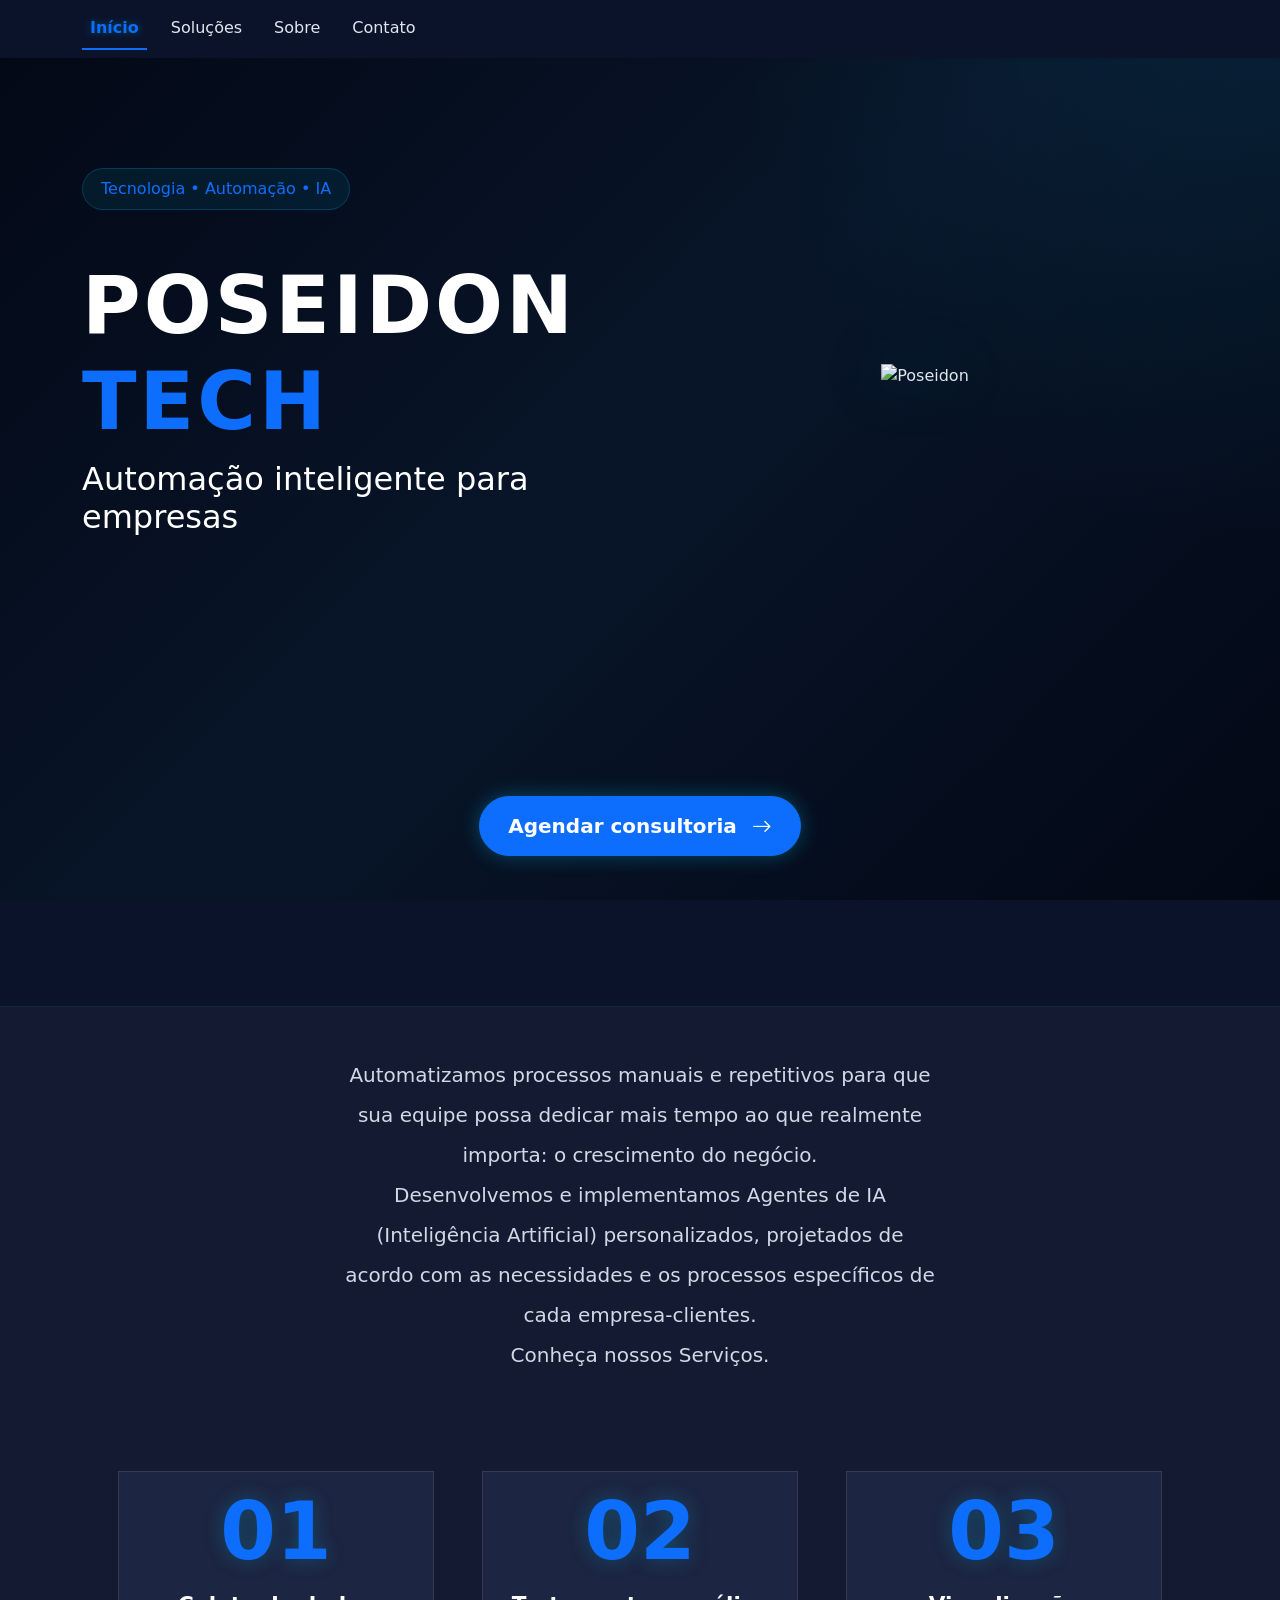
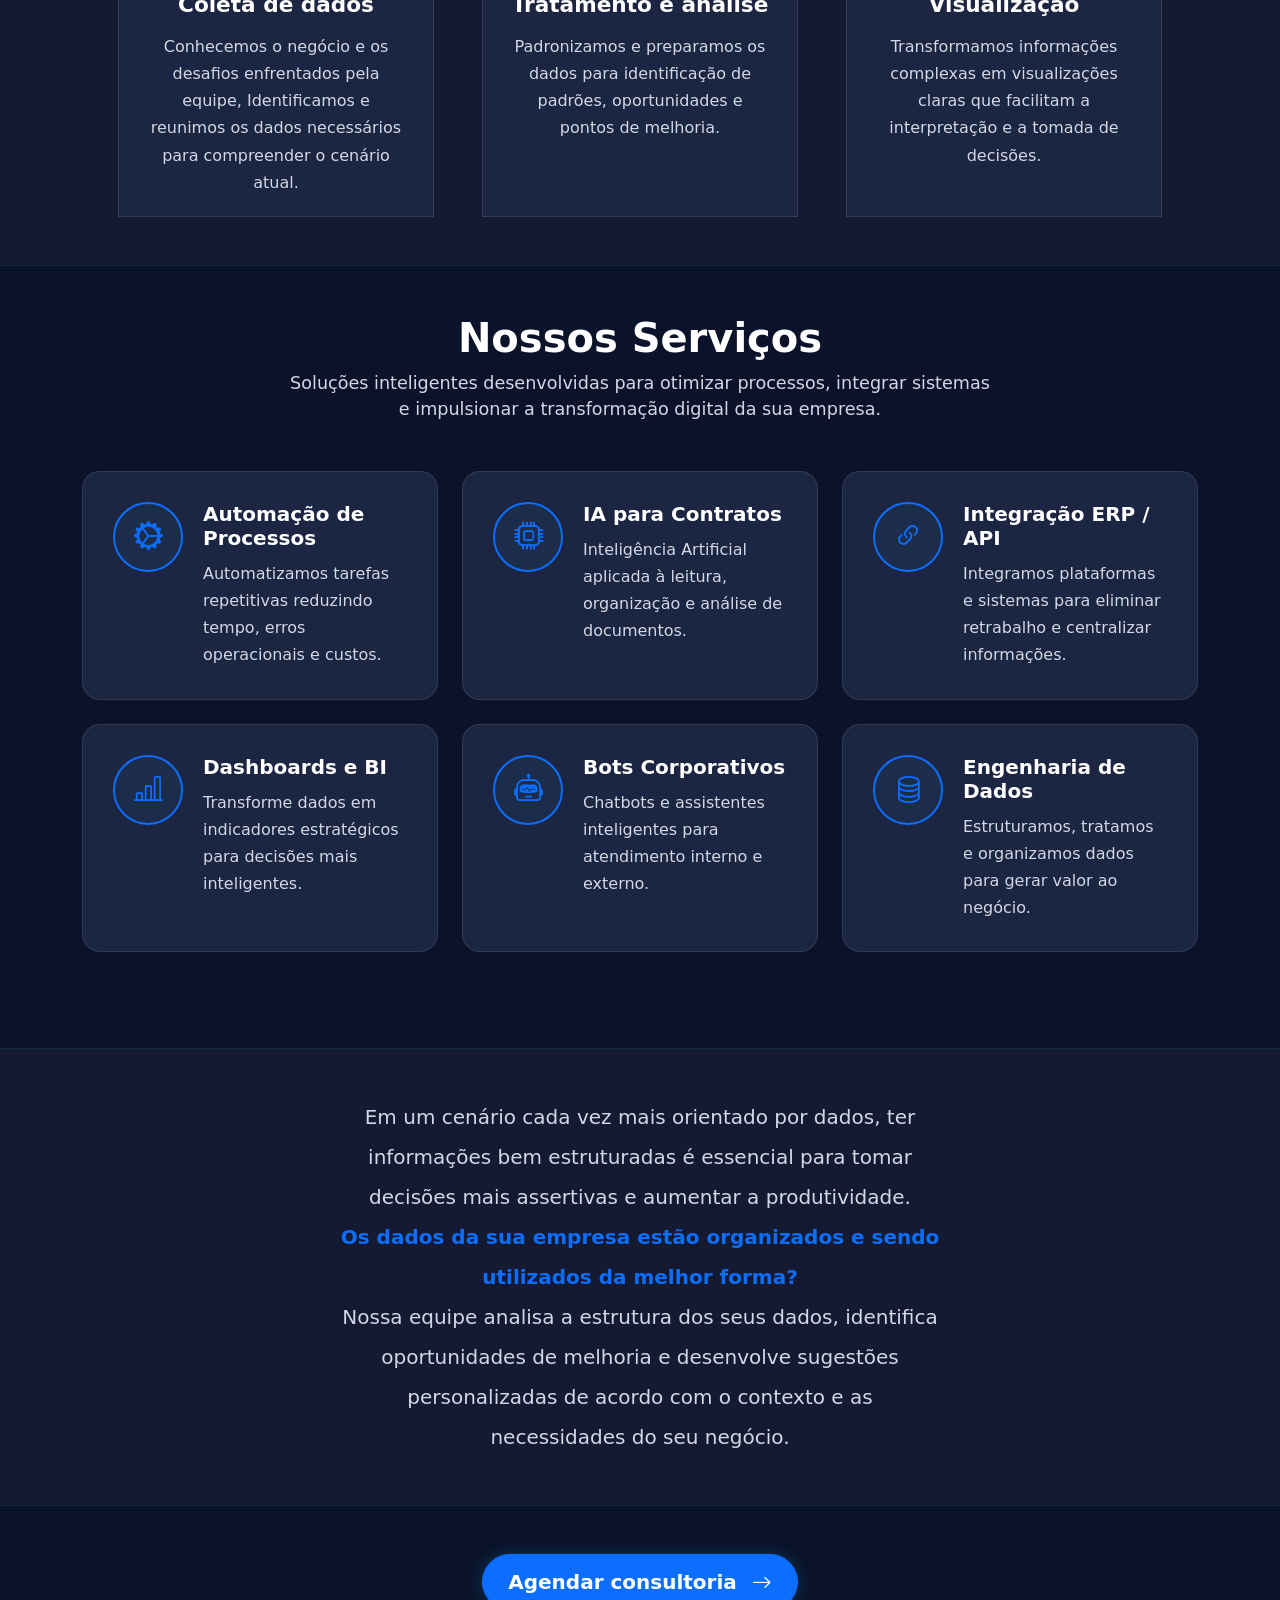
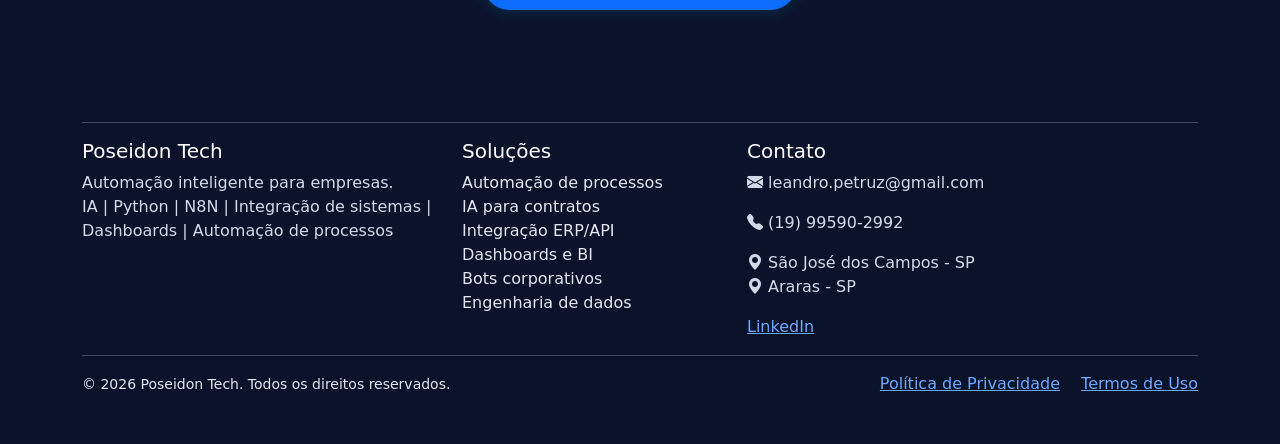
==== index.html @ 64fa9add "Ajuste cor do menu sanduiche e descrição do inicio" ====
<!DOCTYPE html>
<html lang="pt-BR" data-bs-theme="dark">

<head>

<meta charset="UTF-8">
<meta name="viewport" content="width=device-width, initial-scale=1">

<title>Poseidon Tech</title>

<link rel="icon" type="image/x-icon" href="images/logo.ico">

<link rel="preconnect" href="https://fonts.googleapis.com">
<link rel="preconnect" href="https://fonts.gstatic.com" crossorigin>

<link href="https://fonts.googleapis.com/css2?family=Inter:wght@300;400;500;600;700;800&display=swap" rel="stylesheet">

<link href="https://cdn.jsdelivr.net/npm/bootstrap@5.3.7/dist/css/bootstrap.min.css" rel="stylesheet">

<link href="https://cdn.jsdelivr.net/npm/bootstrap-icons@1.13.1/font/bootstrap-icons.min.css" rel="stylesheet">

<link href="css/bootstrap_theme.css" rel="stylesheet">

<link href="css/style.css" rel="stylesheet">

<script src="https://cdn.jsdelivr.net/npm/bootstrap@5.3.7/dist/js/bootstrap.bundle.min.js"></script>

<script src="js/main.js"></script>

<script src="js/theme.js"></script>

</head>

<body>

    <nav class="navbar navbar-expand-lg bg-body-tertiary shadow-sm">
        <div class="container">

            <!-- Botão sanduíche -->
            <button class="navbar-toggler"
                    type="button"
                    data-bs-toggle="collapse"
                    data-bs-target="#navbar">
                <span class="navbar-toggler-icon"></span>
            </button>

            <!-- Menu -->
            <div class="collapse navbar-collapse" id="navbar">
                <ul class="navbar-nav nav-underline">
                    <li class="nav-item">
                        <a class="nav-link active" href="#">Início</a>
                    </li>
                    <li class="nav-item">
                        <a class="nav-link" href="#servicos">Soluções</a>
                    </li>
                    <li class="nav-item">
                        <a class="nav-link" href="sobre.html">Sobre</a>
                    </li>
                    <li class="nav-item">
                        <a class="nav-link" href="contato.html">Contato</a>
                    </li>
                </ul>
            </div>

        </div>

    </nav>


<section class="hero">
    <div class="container">
        <div class="row align-items-center min-vh-100">

            <div class="col-lg-6 text-center text-lg-start">

                <span class="hero-tag mt-2">
                    Tecnologia • Automação • IA
                </span>

                <h1 class="hero-title mt-5">
                    POSEIDON
                    <span>TECH</span>
                </h1>

                <h2 class="hero-subtitle">
                    Automação inteligente para empresas
                </h2>

            </div>

            <div class="col-lg-6 text-center mt-5">
                <img src="images/poseidon_capa.png" class="img-fluid hero-img" alt="Poseidon">
            </div>

            <div class="text-center">
<a href="contato.html" class="btn btn-primary btn-lg btn-consultoria mt-5 ">
    Agendar consultoria
    <i class="bi bi-arrow-right ms-2"></i>
</a>
</div>

        </div>
    </div>
</section>

<section class="hero-info py-5 mt-5">
    <div class="container">
        <div class="row justify-content-center">
            <div class="col-lg-9 text-center">
                <p class="hero-description">
                    Automatizamos processos manuais e repetitivos para que sua equipe possa dedicar mais tempo ao que realmente importa: o crescimento do negócio.<br>
                    Desenvolvemos e implementamos Agentes de IA (Inteligência Artificial) personalizados, projetados de acordo com as necessidades e os processos específicos de cada empresa-clientes.<br>
                    Conheça nossos Serviços.
                </p>
            </div>

        <div class="row g-5 justify-content-center">
            <div class="col-lg-4 col-md-6">
                <div class="process-card">
                    <div class="process-number">01</div>
                    <h3>Coleta de dados</h3>
                    <p>
                        Conhecemos o negócio e os desafios enfrentados pela equipe, Identificamos e reunimos os dados necessários para compreender o cenário atual. 
                    </p>
                </div>
            </div>
            <div class="col-lg-4 col-md-6">
                <div class="process-card">
                    <div class="process-number">02</div>
                    <h3>Tratamento e análise</h3>
                    <p>
                        Padronizamos e preparamos os dados para identificação de padrões, oportunidades e pontos de melhoria. 
                    </p>
                </div>
            </div>
            <div class="col-lg-4 col-md-6">
                <div class="process-card">
                    <div class="process-number">03</div>
                    <h3>Visualização</h3>
                    <p>
                        Transformamos informações complexas em visualizações claras que facilitam a interpretação e a tomada de decisões. 
                    </p>
                </div>
            </div>

        </div>
    </div>
</section>

<section id="servicos" class="services py-5">

    <div class="container">

        <div class="text-center mb-5">

            <h2 class="section-title">
                Nossos Serviços
            </h2>

            <p class="section-subtitle">
                Soluções inteligentes desenvolvidas para otimizar processos,
                integrar sistemas e impulsionar a transformação digital da sua empresa.
            </p>

        </div>

        <div class="row g-4">

            <!-- Serviço 1 -->

            <div class="col-lg-4 col-md-6">

                <div class="service-card h-100">

                    <div class="service-icon">
                        <i class="bi bi-gear-wide-connected"></i>
                    </div>

                    <div>

                        <h4>Automação de Processos</h4>

                        <p>
                            Automatizamos tarefas repetitivas reduzindo tempo,
                            erros operacionais e custos.
                        </p>

                    </div>

                </div>

            </div>

            <!-- Serviço 2 -->

            <div class="col-lg-4 col-md-6">

                <div class="service-card h-100">

                    <div class="service-icon">
                        <i class="bi bi-cpu"></i>
                    </div>

                    <div>

                        <h4>IA para Contratos</h4>

                        <p>
                            Inteligência Artificial aplicada à leitura,
                            organização e análise de documentos.
                        </p>

                    </div>

                </div>

            </div>

            <!-- Serviço 3 -->

            <div class="col-lg-4 col-md-6">

                <div class="service-card h-100">

                    <div class="service-icon">
                        <i class="bi bi-link-45deg"></i>
                    </div>

                    <div>

                        <h4>Integração ERP / API</h4>

                        <p>
                            Integramos plataformas e sistemas para eliminar
                            retrabalho e centralizar informações.
                        </p>

                    </div>

                </div>

            </div>

            <!-- Serviço 4 -->

            <div class="col-lg-4 col-md-6">

                <div class="service-card h-100">

                    <div class="service-icon">
                        <i class="bi bi-bar-chart-line"></i>
                    </div>

                    <div>

                        <h4>Dashboards e BI</h4>

                        <p>
                            Transforme dados em indicadores estratégicos
                            para decisões mais inteligentes.
                        </p>

                    </div>

                </div>

            </div>

            <!-- Serviço 5 -->

            <div class="col-lg-4 col-md-6">

                <div class="service-card h-100">

                    <div class="service-icon">
                        <i class="bi bi-robot"></i>
                    </div>

                    <div>

                        <h4>Bots Corporativos</h4>

                        <p>
                            Chatbots e assistentes inteligentes para atendimento
                            interno e externo.
                        </p>

                    </div>

                </div>

            </div>

            <!-- Serviço 6 -->

            <div class="col-lg-4 col-md-6">

                <div class="service-card h-100">

                    <div class="service-icon">
                        <i class="bi bi-database"></i>
                    </div>

                    <div>

                        <h4>Engenharia de Dados</h4>

                        <p>
                            Estruturamos, tratamos e organizamos dados para
                            gerar valor ao negócio.
                        </p>

                    </div>

                </div>

            </div>

        </div>

    </div>

</section>

<section class="hero-info py-5 mt-5">
    <div class="container">
        <div class="row justify-content-center">
            <div class="col-lg-9 text-center">
                <p class="hero-description">
Em um cenário cada vez mais orientado por dados, ter informações bem estruturadas é essencial para tomar decisões mais assertivas e aumentar a produtividade.<br>
<strong>Os dados da sua empresa estão organizados e sendo utilizados da melhor forma?</strong><br>
Nossa equipe analisa a estrutura dos seus dados, identifica oportunidades de melhoria e desenvolve sugestões personalizadas de acordo com o contexto e as necessidades do seu negócio.
                    </p>
                    
            </div>
        </div>
    </div>
</section>

<div class="text-center">
<a href="contato.html" class="btn btn-primary btn-lg btn-consultoria mt-5 ">
    Agendar consultoria
    <i class="bi bi-arrow-right ms-2"></i>
</a>
</div>

    <footer class="footer mt-5">
        
    <div class="container py-5">
        <hr class="footer-divider">
        <div class="row gy-4">

            <div class="col-lg-4 col-md-6">
                <h5 class="footer-title">Poseidon Tech</h5>
                <p class="footer-text">
                    Automação inteligente para empresas.<br>
                    IA | Python | N8N | Integração de sistemas | Dashboards | Automação de processos
                </p>
            </div>

            <div class="col-lg-3 col-md-6">
                <h5 class="footer-title">Soluções</h5>
                <ul class="list-unstyled">
                    <li>Automação de processos</li>
                    <li>IA para contratos</li>
                    <li>Integração ERP/API</li>
                    <li>Dashboards e BI</li>
                    <li>Bots corporativos</li>
                    <li>Engenharia de dados</li>
                </ul>
            </div>

            <div class="col-lg-3 col-md-6">
                <h5 class="footer-title">Contato</h5>
                <p>
                    <i class="bi bi-envelope-fill"></i>
                    leandro.petruz@gmail.com
                </p>
                <p>
                    <i class="bi bi-telephone-fill"></i>
                    (19) 99590-2992
                </p>

                <p>
                    <i class="bi bi-geo-alt-fill"></i>
                    São José dos Campos - SP<br>
                    <i class="bi bi-geo-alt-fill"></i>
                    Araras - SP
                </p>

                <div class="social-icons mt-3">

                     <a href="https://www.linkedin.com/company/poseidon_tech/?viewAsMember=true">LinkedIn</a>
                    <!--<a href="#"><i class="bi bi-linkedin"></i></a>

                    <a href="#"><i class="bi bi-instagram"></i></a>

                    <a href="#"><i class="bi bi-github"></i></a>

                    <a href="#"><i class="bi bi-whatsapp"></i></a>-->

                </div>

            </div>

        </div>

        <hr class="footer-divider">

        <div class="d-flex flex-column flex-md-row justify-content-between align-items-center">

            <small>
                © 2026 Poseidon Tech. Todos os direitos reservados.
            </small>

            <div class="mt-2 mt-md-0">

                <a href="#" class="me-3">Política de Privacidade</a>

                <a href="#">Termos de Uso</a>

            </div>

        </div>

    </div>

</footer>

</body>

</html>
---- css/style.css ----
.form-check-input{
    cursor:pointer;
    transform: scale(1.2);
}

.nav-link{
    transition: all .3s;
}

.nav-link:hover{
    color: var(--bs-primary);
}

.navbar .nav-link.active {
    color: var(--bs-primary) !important;
}

.navbar .nav-link:hover,
.navbar .nav-link.active {
    color: var(--bs-primary) !important;
    text-shadow: 0 0 8px rgba(0, 200, 255, .35);
}

.footer-title{
    color: var(--bs-primary)
}

/* ===== INICIO ===== */

body {
    background:
        radial-gradient(circle at top right,
        rgba(0,200,255,.08),
        transparent 35%),
        linear-gradient(
        135deg,
        #030815,
        #081529,
        #030815);
    background-attachment: fixed;
    color: var(--bs-body-color);

}

.hero{
    position: relative;
    overflow: hidden;
    min-height: 100vh;
}

.hero-tag{
    display:inline-block;
    padding:8px 18px;
    border-radius:50px;
    background:rgba(0,200,255,.08);
    border:1px solid rgba(0,200,255,.2);
    color:var(--bs-primary);
    font-weight:500;
}

.hero-title{
    font-size:clamp(3rem,7vw,5rem);
    font-weight:800;
    letter-spacing:3px;
    margin:0;
}

.hero-title span{
    color:var(--bs-primary);
}

.hero-subtitle{
    font-size:2rem;
    color:white;
    margin-top:10px;
}

.hero-description{
    font-size:1.1rem;
    color:#c4d3df;
    line-height:1.9;
    max-width:600px;
}

.hero-info{

    background: rgba(255,255,255,.03);

    border-top: 1px solid rgba(0,200,255,.08);

    border-bottom: 1px solid rgba(0,200,255,.08);

    transition:.35s;

}

.hero-info:hover{

    transform:translateY(-6px);

    border-color:var(--bs-primary);

    box-shadow:0 0 25px rgba(0,200,255,.18);

}

.hero-info .hero-description{

    font-size:1.25rem;

    line-height:2;

    color:#c7d3e0;

    margin:auto;

}

.hero-img{
    max-height:700px;
    animation:float 5s ease-in-out infinite;
    filter:drop-shadow(0 0 30px rgba(0,200,255,.25));
}

@keyframes float{
    0%{
        transform:translateY(0);
    }

    50%{
        transform:translateY(-12px);
    }

    100%{
        transform:translateY(0);
    }
}

.hero .btn{
    border-radius:50px;
    padding:14px 28px;
    font-weight:600;
}

.hero .btn-primary{
    box-shadow:0 0 20px rgba(0,200,255,.3);
}

.hero .btn-primary:hover{
    box-shadow:0 0 35px rgba(0,200,255,.55);
}

.process-section {
    padding: 100px 0;
}

/* Card */

.process-card {
    text-align: center;
    padding: 20px 25px;
    height: 100%;
    transition: 0.3s ease;
}

/* Número */

.process-number {
    font-size: 5rem;
    font-weight: 800;
    line-height: 1;
    color: var(--bs-primary);

    margin-bottom: 20px;

    text-shadow: 0 0 20px rgba(0, 200, 255, 0.25);
}

/* Título */

.process-card h3 {
    color: #ffffff;

    font-size: 1.35rem;

    font-weight: 700;

    margin-bottom: 15px;
}

/* Texto */

.process-card p {
    color: #c7d3e0;

    font-size: 1rem;

    line-height: 1.7;

    margin: 0 auto;

    max-width: 330px;
}

/* Hover */

.process-card:hover {
    transform: translateY(-8px);
}

.process-card:hover .process-number {
    text-shadow: 0 0 30px rgba(0, 200, 255, 0.55);
}

.services{
    padding: 100px 0;
}

.service-card{

    display:flex;

    align-items:flex-start;

    gap:20px;

    padding:30px;

    background:rgba(255,255,255,.03);

    border:1px solid rgba(0,200,255,.15);

    border-radius:18px;

    transition:.35s;

}

.service-card:hover{

    transform:translateY(-6px);

    border-color:var(--bs-primary);

    box-shadow:0 0 25px rgba(0,200,255,.18);

}

.service-icon{

    width:70px;

    height:70px;

    flex-shrink:0;

    display:flex;

    justify-content:center;

    align-items:center;

    border-radius:50%;

    border:2px solid var(--bs-primary);

    color:var(--bs-primary);

    font-size:1.8rem;

    background:rgba(0,200,255,.05);

}

.service-card h4{

    color:var(--bs-primary);

    font-size:1.25rem;

    font-weight:700;

    margin-bottom:10px;

}

.service-card p{

    margin:0;

    line-height:1.7;

    color:#c7d3e0;

}

.btn-consultoria {
    border-radius: 50px;
    padding: 12px 25px;
    font-weight: 600;
    transition: all 0.3s ease;
    box-shadow: 0 0 15px rgba(0, 200, 255, 0.2);
}

.btn-consultoria:hover {
    transform: translateY(-3px);
    box-shadow: 0 0 25px rgba(0, 200, 255, 0.45);
}

.hero-description strong {
    color: var(--bs-primary);
    font-weight: 700;
}

/* ===== SOBRE ===== */



.section-title{
    font-size: 2.5rem;
    font-weight: 700;
    color: var(--bs-primary);
}

.section-subtitle{
    max-width: 700px;
    margin: auto;
    color: var(--bs-secondary-color);
    font-size: 1.1rem;
}

.about-card{

    background: rgba(255,255,255,.03);

    border: 1px solid rgba(0,200,255,.15);

    border-radius: 18px;

    padding: 2rem;

    transition: .35s;
}

.about-card:hover{

    transform: translateY(-8px);

    border-color: var(--bs-primary);

    box-shadow: 0 0 25px rgba(0,200,255,.15);

}

.about-icon{

    font-size: 2.4rem;

    color: var(--bs-primary);

    margin-bottom: 1rem;

}

.about-title{

    color: var(--bs-primary);

    font-size: 1.6rem;

    font-weight: 700;

    margin-bottom: 1rem;

}

.about-card p{

    line-height: 1.8;

    margin: 0;

}

.team{
    padding:100px 0;
}

.team-card{

    text-align:center;

    padding:20px;

    transition:.35s;

}

.team-card:hover{

    transform:translateY(-8px);

}

.team-photo{

    width:170px;

    height:170px;

    border-radius:50%;

    object-fit:cover;

    border:4px solid var(--bs-primary);

    box-shadow:0 0 18px rgba(0,200,255,.25);

}

.team-card h5{

    color:var(--bs-primary);

    font-weight:700;

    margin-bottom:8px;

}

.team-card p{

    color:#c7d3e0;

    margin:0;

}

/* 1. Fundo azul escuro profundo e cor de texto padrão clara */
body {
    background-color: #0b132b !important; /* Azul escuro profundo */
    color: #e0e6ed !important;           /* Texto claro/branco acinzentado */
}

/* 2. Forçar todos os parágrafos, subtítulos e textos dos cards a ficarem brancos/claros */
p, 
.section-subtitle, 
.about-card p, 
.team-card p, 
.service-card p, 
.footer-text, 
.hero-description {
    color: #d1d9e6 !important;
}

/* 3. Ajustar os títulos para um tom de azul claro e branco com contraste */
h1, h2, h3, h4, h5, 
.section-title, 
.hero-title, 
.about-title, 
.footer-title {
    color: #ffffff !important;
}

/* 4. Cor de fundo dos cards para destacar sobre o fundo azul escuro */
.about-card, 
.service-card, 
.team-card, 
.process-card {
    background-color: #1c2541 !important;
    border: 1px solid rgba(255, 255, 255, 0.1) !important;
}

/* 5. Corrigir o fundo branco do menu (navbar) */
.navbar, 
.navbar.bg-body-tertiary {
    background-color: #0b132b !important;
}

.nav-link {
    color: #e0e6ed !important;
}

.nav-link.active, 
.nav-link:hover {
    color: #00b4d8 !important; /* Destaque azul ciano */
}

/* Botão sanduíche visível no celular */
.navbar-toggler {
    border-color: rgba(255, 255, 255, 0.4) !important;
}

.navbar-toggler:focus {
    box-shadow: 0 0 0 0.25rem rgba(0, 200, 255, 0.25) !important;
}

/* Deixa os 3 riscos brancos */
.navbar-toggler-icon {
    filter: invert(1) grayscale(100%) brightness(200%) !important;
}

/* Garante contraste dos links ao abrir o menu sanfona no celular */
@media (max-width: 991.98px) {
    .navbar-collapse {
        background-color: #0b132b;
        padding: 15px;
        border-radius: 8px;
        margin-top: 10px;
    }
    
    .navbar-nav .nav-link {
        color: #ffffff !important;
        padding: 10px 0;
    }
}
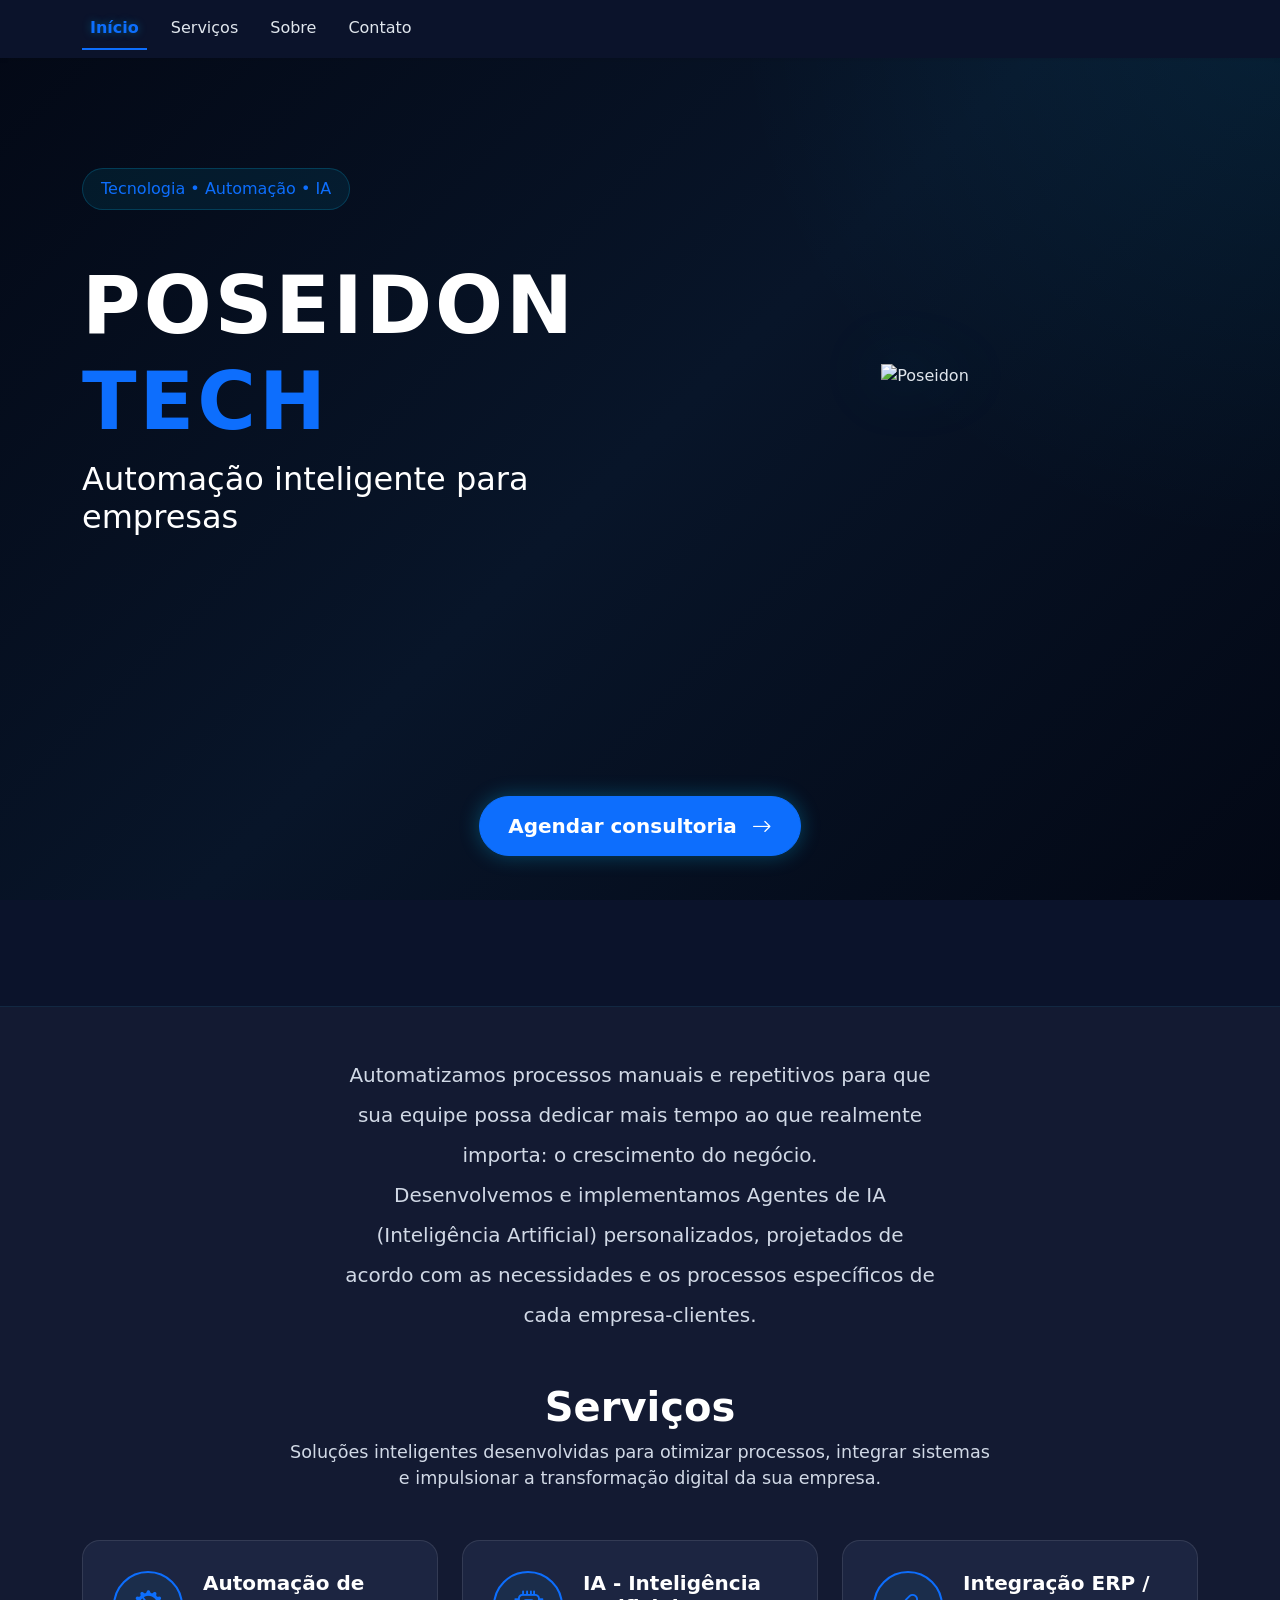
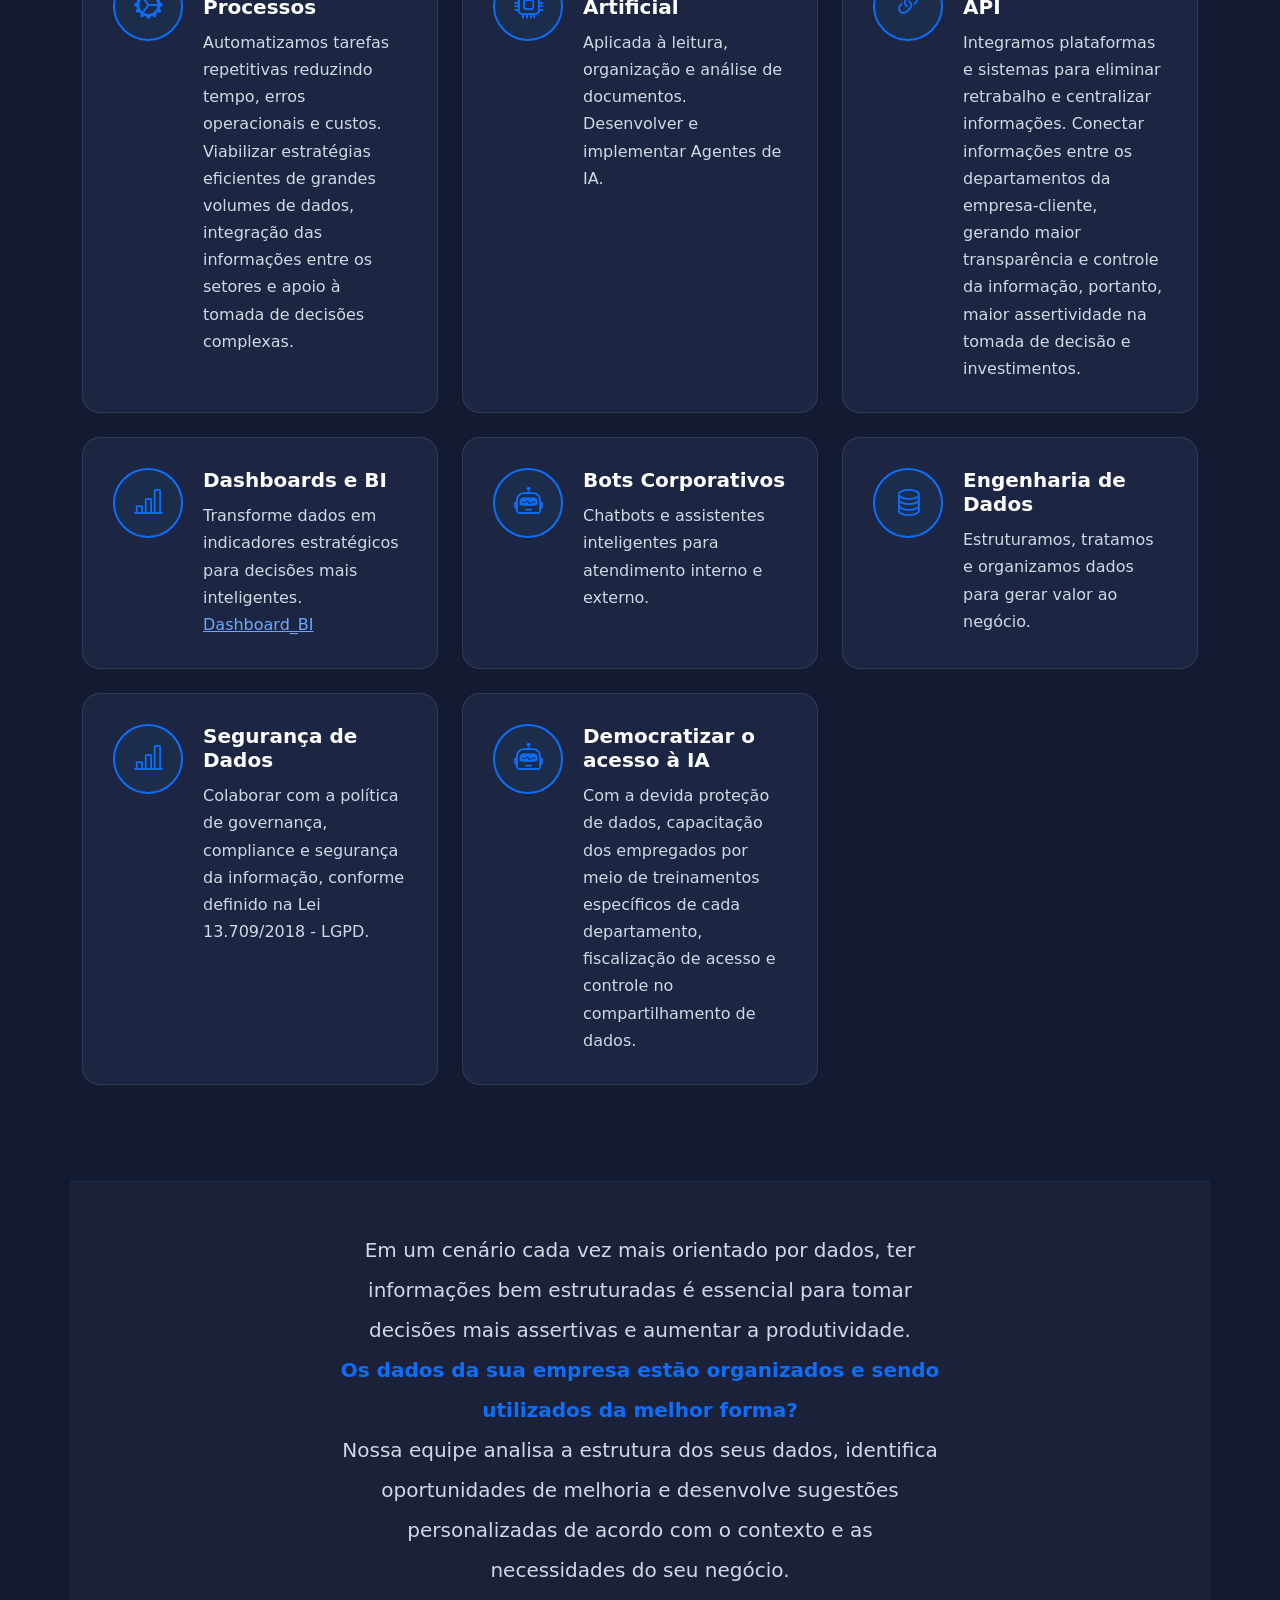
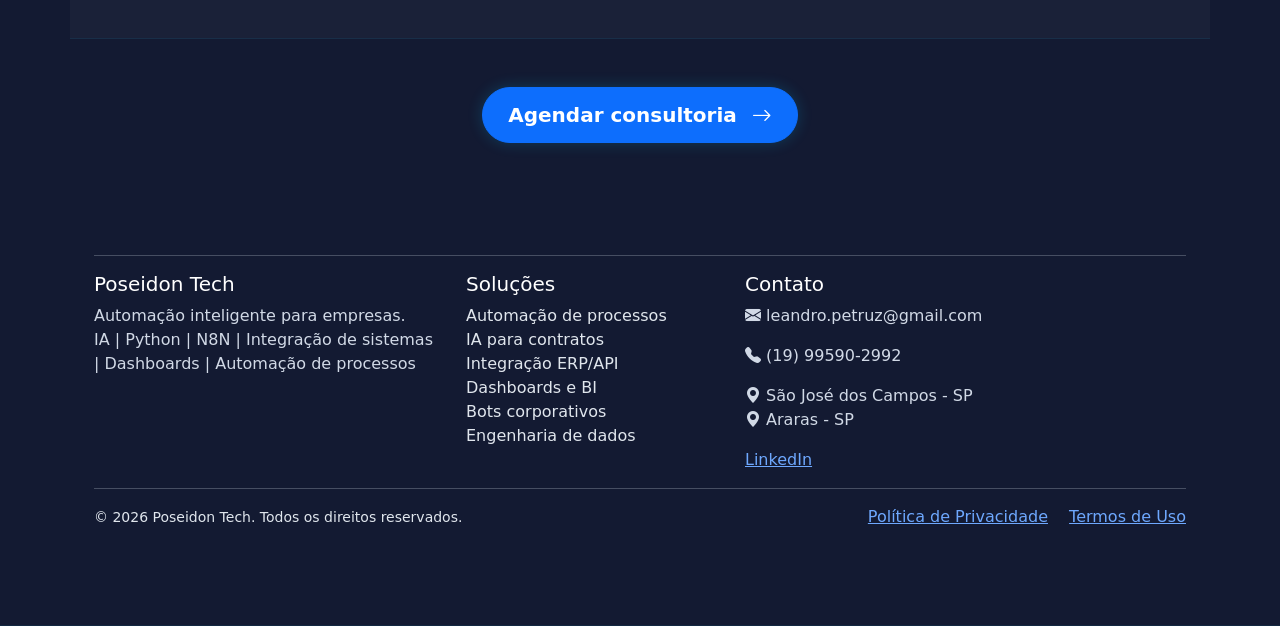
==== commit 66117499: "Ajuste do inicio" ====
--- a/index.html
+++ b/index.html
@@ -51,7 +51,7 @@
                         <a class="nav-link active" href="#">Início</a>
                     </li>
                     <li class="nav-item">
-                        <a class="nav-link" href="#servicos">Soluções</a>
+                        <a class="nav-link" href="#servicos">Serviços</a>
                     </li>
                     <li class="nav-item">
                         <a class="nav-link" href="sobre.html">Sobre</a>
@@ -109,12 +109,11 @@
             <div class="col-lg-9 text-center">
                 <p class="hero-description">
                     Automatizamos processos manuais e repetitivos para que sua equipe possa dedicar mais tempo ao que realmente importa: o crescimento do negócio.<br>
-                    Desenvolvemos e implementamos Agentes de IA (Inteligência Artificial) personalizados, projetados de acordo com as necessidades e os processos específicos de cada empresa-clientes.<br>
-                    Conheça nossos Serviços.
+                    Desenvolvemos e implementamos Agentes de IA (Inteligência Artificial) personalizados, projetados de acordo com as necessidades e os processos específicos de cada empresa-clientes.
                 </p>
             </div>
 
-        <div class="row g-5 justify-content-center">
+<!--        <div class="row g-5 justify-content-center">
             <div class="col-lg-4 col-md-6">
                 <div class="process-card">
                     <div class="process-number">01</div>
@@ -146,7 +145,7 @@
         </div>
     </div>
 </section>
-
+-->
 <section id="servicos" class="services py-5">
 
     <div class="container">
@@ -154,7 +153,7 @@
         <div class="text-center mb-5">
 
             <h2 class="section-title">
-                Nossos Serviços
+                Serviços
             </h2>
 
             <p class="section-subtitle">
@@ -181,8 +180,9 @@
                         <h4>Automação de Processos</h4>
 
                         <p>
-                            Automatizamos tarefas repetitivas reduzindo tempo,
-                            erros operacionais e custos.
+                            Automatizamos tarefas repetitivas reduzindo tempo, erros operacionais e custos.
+                            Viabilizar estratégias eficientes de grandes volumes de dados, 
+                            integração das informações entre os setores e apoio à tomada de decisões complexas.
                         </p>
 
                     </div>
@@ -203,11 +203,11 @@
 
                     <div>
 
-                        <h4>IA para Contratos</h4>
-
-                        <p>
-                            Inteligência Artificial aplicada à leitura,
-                            organização e análise de documentos.
+                        <h4>IA - Inteligência Artificial</h4>
+
+                        <p>
+                            Aplicada à leitura, organização e análise de documentos.
+                            Desenvolver e implementar Agentes de IA.
                         </p>
 
                     </div>
@@ -231,8 +231,9 @@
                         <h4>Integração ERP / API</h4>
 
                         <p>
-                            Integramos plataformas e sistemas para eliminar
-                            retrabalho e centralizar informações.
+                            Integramos plataformas e sistemas para eliminar retrabalho e centralizar informações.
+                            Conectar informações entre os departamentos da empresa-cliente, gerando maior transparência e controle da informação, 
+                            portanto, maior assertividade na tomada de decisão e investimentos.
                         </p>
 
                     </div>
@@ -258,6 +259,8 @@
                         <p>
                             Transforme dados em indicadores estratégicos
                             para decisões mais inteligentes.
+                            <a href="https://github.com/petruzl/Ordem_de_servico_agricola">Dashboard_BI</a>
+                            
                         </p>
 
                     </div>
@@ -315,8 +318,80 @@
                 </div>
 
             </div>
-
-        </div>
+            
+            <!-- Serviço 07 -->
+
+            <div class="col-lg-4 col-md-6">
+
+                <div class="service-card h-100">
+
+                    <div class="service-icon">
+                        <i class="bi bi-bar-chart-line"></i>
+                    </div>
+
+                    <div>
+
+                        <h4>Segurança de Dados</h4>
+
+                        <p>
+                            Colaborar com a política de governança, compliance e segurança da informação, conforme definido na Lei 13.709/2018 - LGPD.
+                            
+                        </p>
+
+                    </div>
+
+                </div>
+
+            </div>
+
+            <!-- Serviço 08 -->
+
+            <div class="col-lg-4 col-md-6">
+
+                <div class="service-card h-100">
+
+                    <div class="service-icon">
+                        <i class="bi bi-robot"></i>
+                    </div>
+
+                    <div>
+
+                        <h4>Democratizar o acesso à IA</h4>
+
+                        <p>
+                            Com a devida proteção de dados, capacitação dos empregados por meio de treinamentos específicos de cada departamento, fiscalização de acesso e controle no compartilhamento de dados.   
+                        </p>
+
+                    </div>
+
+                </div>
+
+            </div>
+
+            <!-- Serviço 09 
+
+            <div class="col-lg-4 col-md-6">
+
+                <div class="service-card h-100">
+
+                    <div class="service-icon">
+                        <i class="bi bi-database"></i>
+                    </div>
+
+                    <div>
+
+                        <h4>Engenharia de Dados</h4>
+
+                        <p>
+                            Estruturamos, tratamos e organizamos dados para
+                            gerar valor ao negócio.
+                        </p>
+
+                    </div>
+
+                </div>
+
+            </div>-->
 
     </div>
 
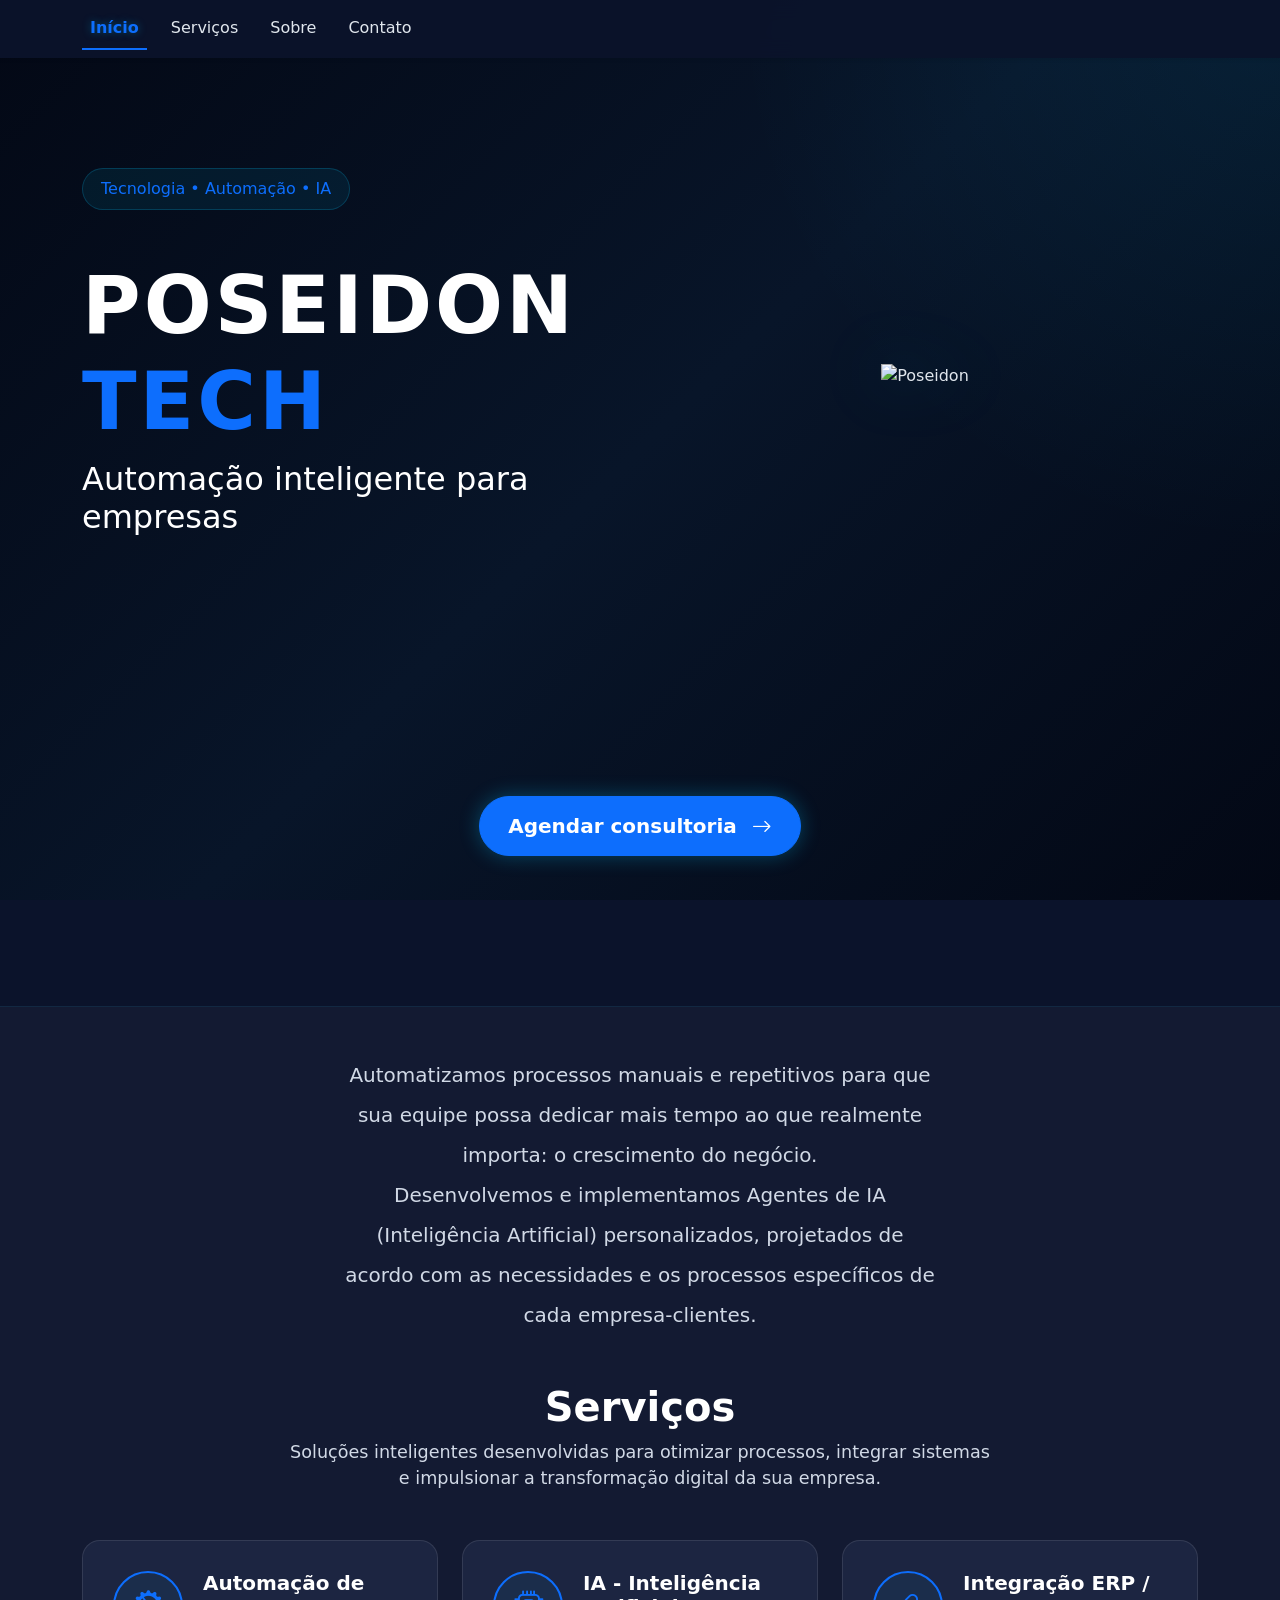
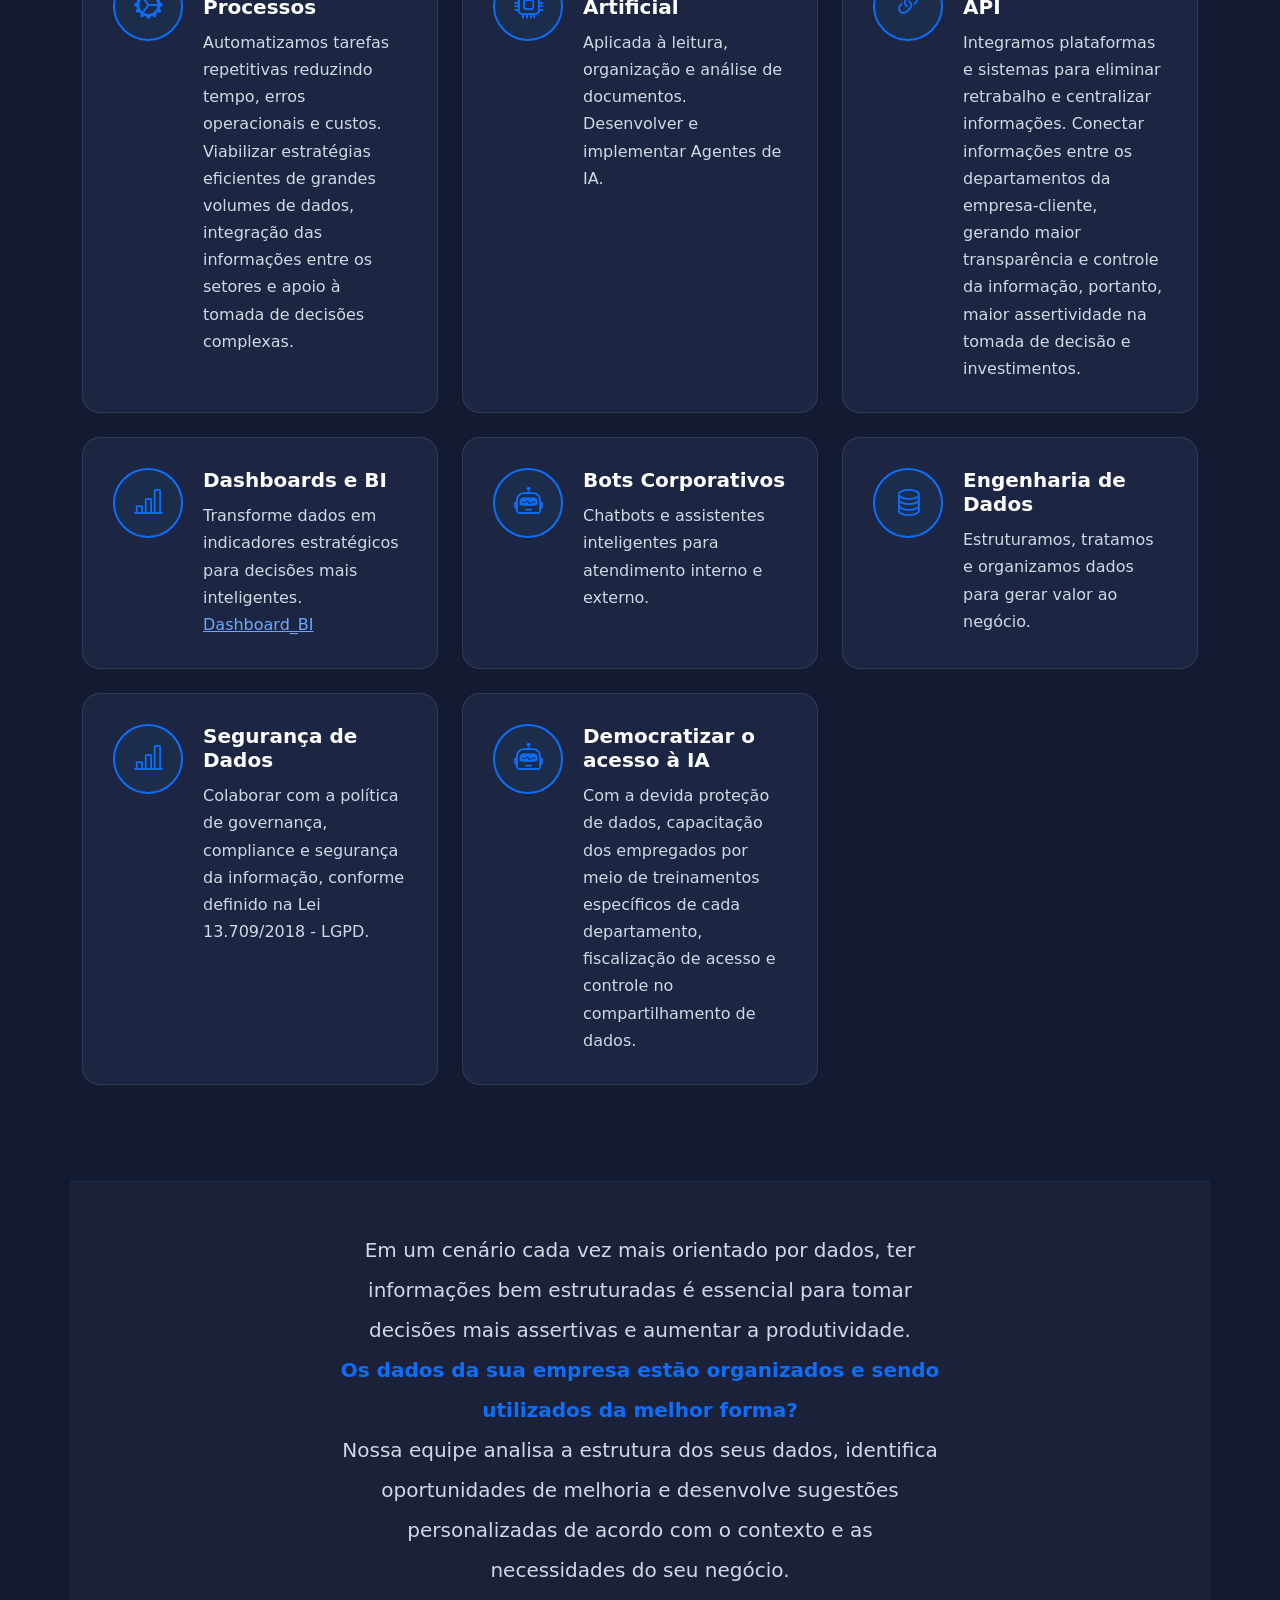
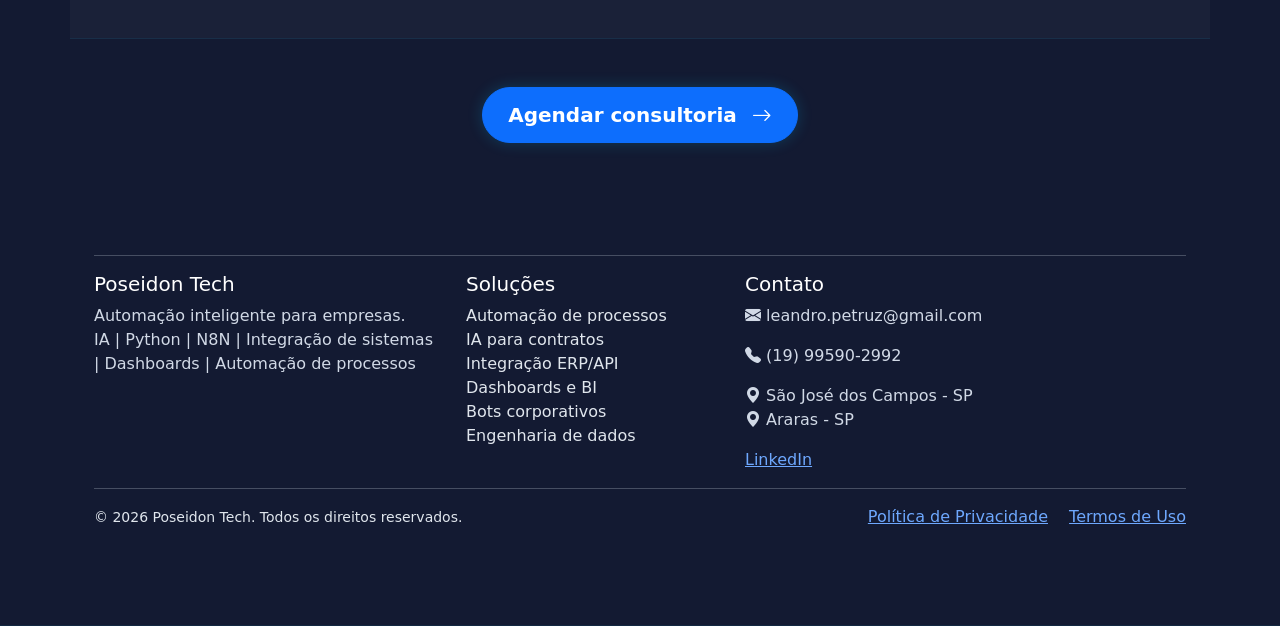
==== commit 1518c412: "Ajuste do menu sanduiche para ficar fixo navbar.sticky-to" ====
--- a/index.html
+++ b/index.html
@@ -33,7 +33,7 @@
 
 <body>
 
-    <nav class="navbar navbar-expand-lg bg-body-tertiary shadow-sm">
+    <nav class="navbar navbar-expand-lg bg-body-tertiary shadow-sm sticky-top">
         <div class="container">
 
             <!-- Botão sanduíche -->
--- a/css/style.css
+++ b/css/style.css
@@ -513,4 +513,11 @@
         color: #ffffff !important;
         padding: 10px 0;
     }
+}
+
+/* Garante que o menu fixo fique sempre acima de qualquer elemento */
+.navbar.sticky-top {
+    z-index: 1030;
+    backdrop-filter: blur(10px); /* Efeito moderno translúcido ao rolar */
+    background-color: rgba(11, 19, 43, 0.95) !important;
 }
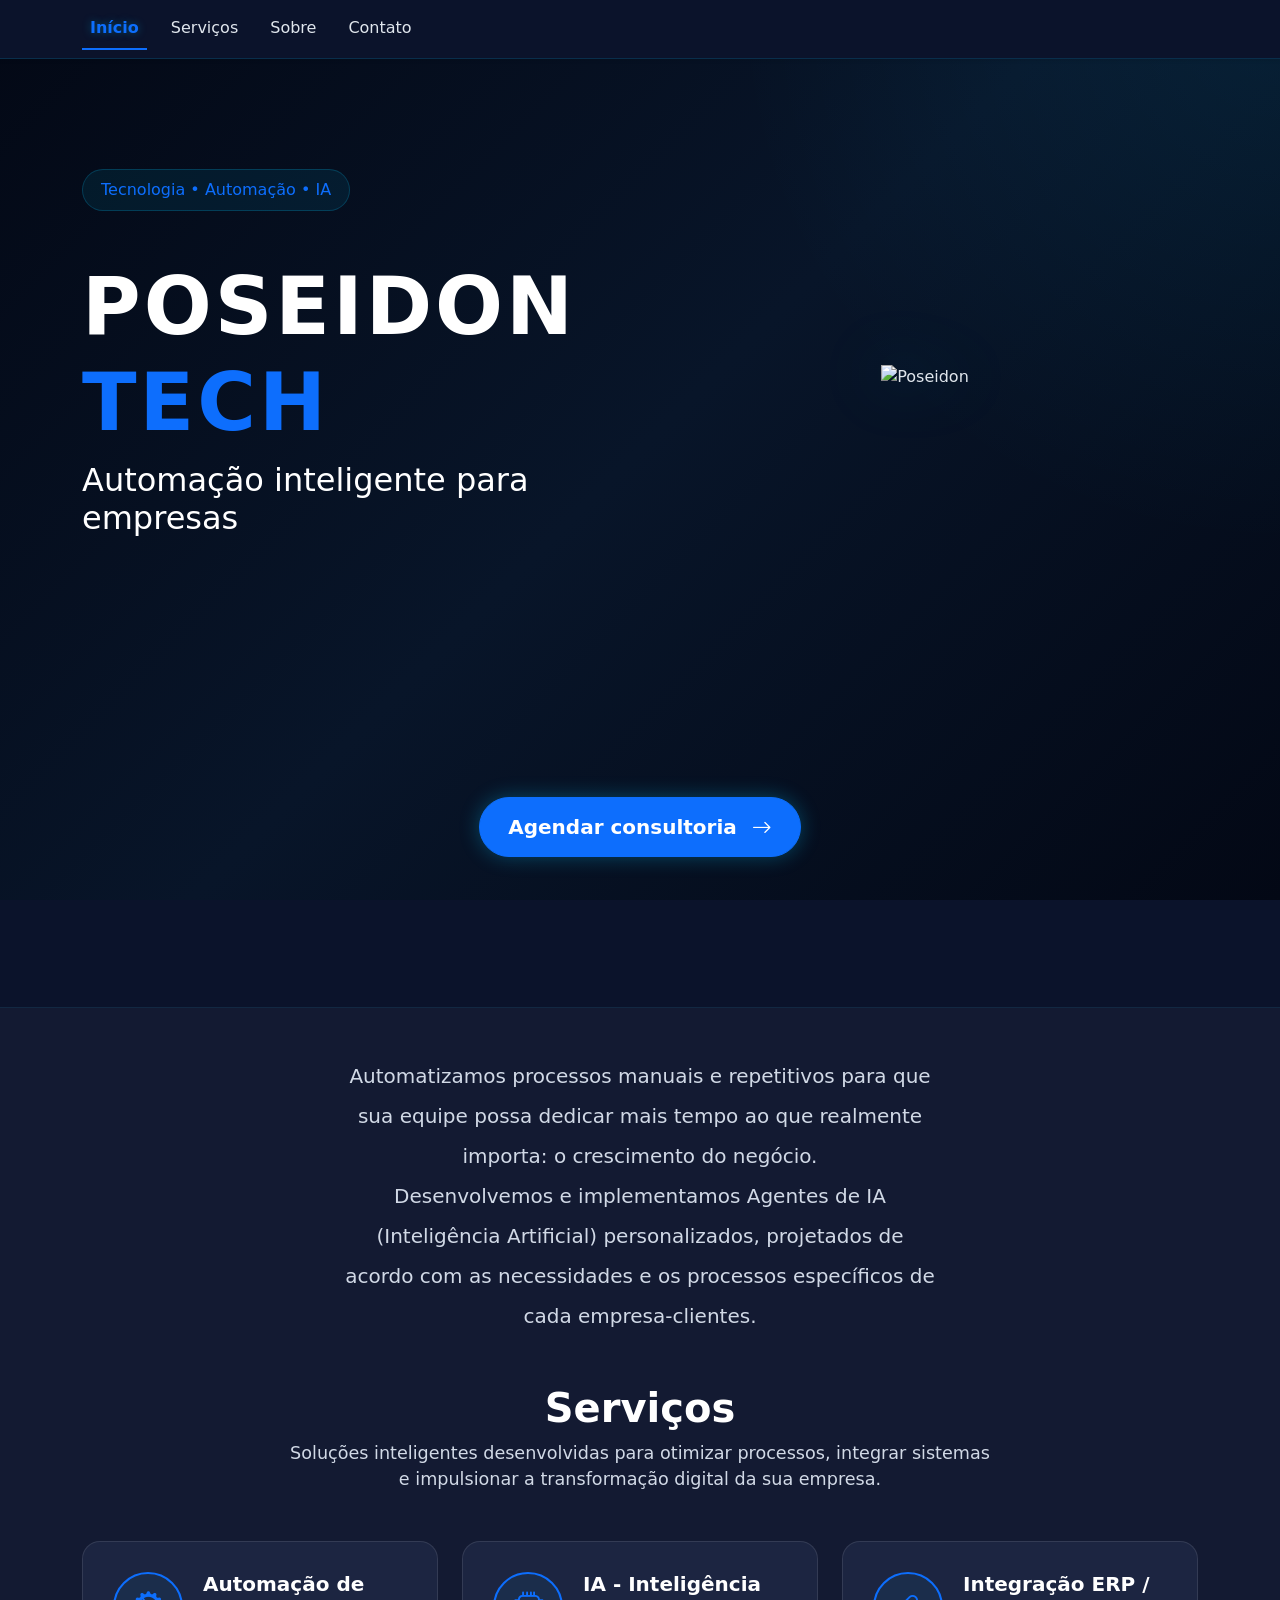
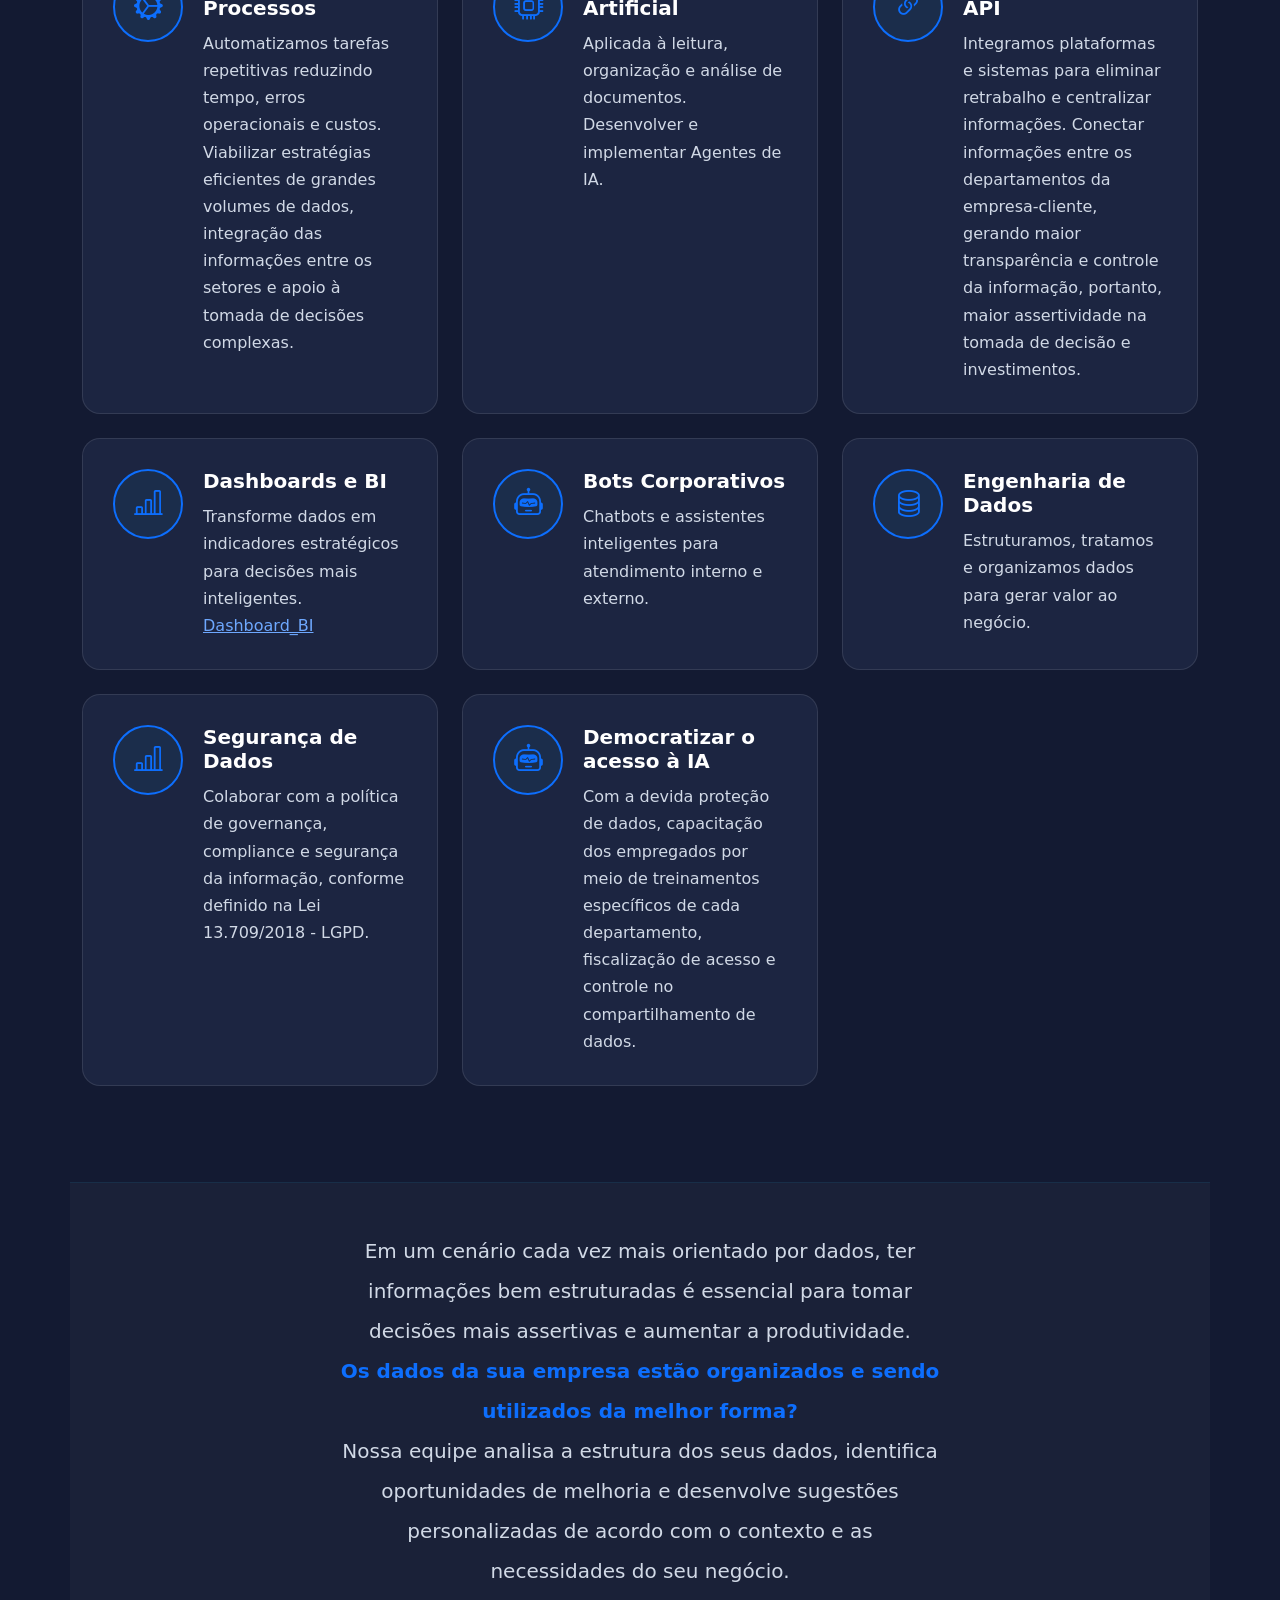
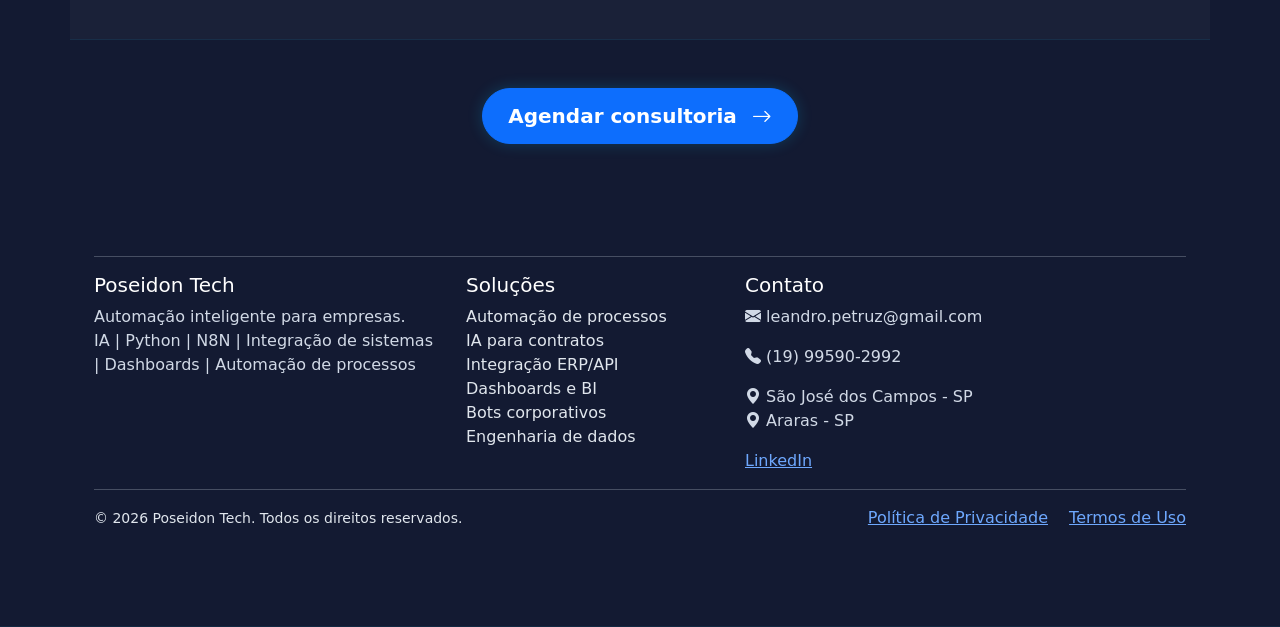
==== commit d06a85fd: "Ajuste do menu ao rolar tela" ====
--- a/index.html
+++ b/index.html
@@ -44,20 +44,37 @@
                 <span class="navbar-toggler-icon"></span>
             </button>
 
+            <!-- Menu 
+            <div class="collapse navbar-collapse" id="navbar">
+                <ul class="navbar-nav nav-underline">
+                    <li class="nav-item">
+                        <a class="nav-link active" href="#">Início</a>
+                    </li>
+                    <li class="nav-item">
+                        <a class="nav-link" href="#servicos">Serviços</a>
+                    </li>
+                    <li class="nav-item">
+                        <a class="nav-link" href="sobre.html">Sobre</a>
+                    </li>
+                    <li class="nav-item">
+                        <a class="nav-link" href="contato.html">Contato</a>
+                    </li>
+                </ul>
+            </div>-->
             <!-- Menu -->
             <div class="collapse navbar-collapse" id="navbar">
                 <ul class="navbar-nav nav-underline">
                     <li class="nav-item">
-                        <a class="nav-link active" href="#">Início</a>
-                    </li>
-                    <li class="nav-item">
-                        <a class="nav-link" href="#servicos">Serviços</a>
-                    </li>
-                    <li class="nav-item">
-                        <a class="nav-link" href="sobre.html">Sobre</a>
-                    </li>
-                    <li class="nav-item">
-                        <a class="nav-link" href="contato.html">Contato</a>
+                        <a class="nav-link active" href="#" >Início</a>
+                    </li>
+                    <li class="nav-item">
+                        <a class="nav-link" href="#servicos" >Serviços</a>
+                    </li>
+                    <li class="nav-item">
+                        <a class="nav-link" href="sobre.html" >Sobre</a>
+                    </li>
+                    <li class="nav-item">
+                        <a class="nav-link" href="contato.html" >Contato</a>
                     </li>
                 </ul>
             </div>
--- a/css/style.css
+++ b/css/style.css
@@ -38,8 +38,8 @@
         #081529,
         #030815);
     background-attachment: fixed;
-    color: var(--bs-body-color);
-
+    background-color: #0b132b !important;
+    color: #e0e6ed !important;
 }
 
 .hero{
@@ -83,37 +83,23 @@
 }
 
 .hero-info{
-
     background: rgba(255,255,255,.03);
-
     border-top: 1px solid rgba(0,200,255,.08);
-
     border-bottom: 1px solid rgba(0,200,255,.08);
-
     transition:.35s;
-
 }
 
 .hero-info:hover{
-
     transform:translateY(-6px);
-
     border-color:var(--bs-primary);
-
     box-shadow:0 0 25px rgba(0,200,255,.18);
-
 }
 
 .hero-info .hero-description{
-
     font-size:1.25rem;
-
     line-height:2;
-
     color:#c7d3e0;
-
     margin:auto;
-
 }
 
 .hero-img{
@@ -123,17 +109,9 @@
 }
 
 @keyframes float{
-    0%{
-        transform:translateY(0);
-    }
-
-    50%{
-        transform:translateY(-12px);
-    }
-
-    100%{
-        transform:translateY(0);
-    }
+    0%{ transform:translateY(0); }
+    50%{ transform:translateY(-12px); }
+    100%{ transform:translateY(0); }
 }
 
 .hero .btn{
@@ -153,8 +131,6 @@
 .process-section {
     padding: 100px 0;
 }
-
-/* Card */
 
 .process-card {
     text-align: center;
@@ -163,46 +139,29 @@
     transition: 0.3s ease;
 }
 
-/* Número */
-
 .process-number {
     font-size: 5rem;
     font-weight: 800;
     line-height: 1;
     color: var(--bs-primary);
-
     margin-bottom: 20px;
-
     text-shadow: 0 0 20px rgba(0, 200, 255, 0.25);
 }
-
-/* Título */
 
 .process-card h3 {
     color: #ffffff;
-
     font-size: 1.35rem;
-
     font-weight: 700;
-
     margin-bottom: 15px;
 }
-
-/* Texto */
 
 .process-card p {
     color: #c7d3e0;
-
     font-size: 1rem;
-
     line-height: 1.7;
-
     margin: 0 auto;
-
     max-width: 330px;
 }
-
-/* Hover */
 
 .process-card:hover {
     transform: translateY(-8px);
@@ -217,81 +176,47 @@
 }
 
 .service-card{
-
     display:flex;
-
     align-items:flex-start;
-
     gap:20px;
-
     padding:30px;
-
     background:rgba(255,255,255,.03);
-
     border:1px solid rgba(0,200,255,.15);
-
     border-radius:18px;
-
     transition:.35s;
-
 }
 
 .service-card:hover{
-
     transform:translateY(-6px);
-
     border-color:var(--bs-primary);
-
     box-shadow:0 0 25px rgba(0,200,255,.18);
-
 }
 
 .service-icon{
-
     width:70px;
-
     height:70px;
-
     flex-shrink:0;
-
     display:flex;
-
     justify-content:center;
-
     align-items:center;
-
     border-radius:50%;
-
     border:2px solid var(--bs-primary);
-
     color:var(--bs-primary);
-
     font-size:1.8rem;
-
     background:rgba(0,200,255,.05);
-
 }
 
 .service-card h4{
-
     color:var(--bs-primary);
-
     font-size:1.25rem;
-
     font-weight:700;
-
     margin-bottom:10px;
-
 }
 
 .service-card p{
-
     margin:0;
-
     line-height:1.7;
-
     color:#c7d3e0;
-
 }
 
 .btn-consultoria {
@@ -314,8 +239,6 @@
 
 /* ===== SOBRE ===== */
 
-
-
 .section-title{
     font-size: 2.5rem;
     font-weight: 700;
@@ -330,56 +253,35 @@
 }
 
 .about-card{
-
     background: rgba(255,255,255,.03);
-
     border: 1px solid rgba(0,200,255,.15);
-
     border-radius: 18px;
-
     padding: 2rem;
-
     transition: .35s;
 }
 
 .about-card:hover{
-
     transform: translateY(-8px);
-
     border-color: var(--bs-primary);
-
     box-shadow: 0 0 25px rgba(0,200,255,.15);
-
 }
 
 .about-icon{
-
     font-size: 2.4rem;
-
-    color: var(--bs-primary);
-
+    color: var(--bs-primary);
     margin-bottom: 1rem;
-
 }
 
 .about-title{
-
-    color: var(--bs-primary);
-
+    color: var(--bs-primary);
     font-size: 1.6rem;
-
     font-weight: 700;
-
     margin-bottom: 1rem;
-
 }
 
 .about-card p{
-
     line-height: 1.8;
-
     margin: 0;
-
 }
 
 .team{
@@ -387,62 +289,36 @@
 }
 
 .team-card{
-
     text-align:center;
-
     padding:20px;
-
     transition:.35s;
-
 }
 
 .team-card:hover{
-
     transform:translateY(-8px);
-
 }
 
 .team-photo{
-
     width:170px;
-
     height:170px;
-
     border-radius:50%;
-
     object-fit:cover;
-
     border:4px solid var(--bs-primary);
-
     box-shadow:0 0 18px rgba(0,200,255,.25);
-
 }
 
 .team-card h5{
-
     color:var(--bs-primary);
-
     font-weight:700;
-
     margin-bottom:8px;
-
 }
 
 .team-card p{
-
     color:#c7d3e0;
-
     margin:0;
-
-}
-
-/* 1. Fundo azul escuro profundo e cor de texto padrão clara */
-body {
-    background-color: #0b132b !important; /* Azul escuro profundo */
-    color: #e0e6ed !important;           /* Texto claro/branco acinzentado */
-}
-
-/* 2. Forçar todos os parágrafos, subtítulos e textos dos cards a ficarem brancos/claros */
+}
+
+/* Cores de textos e cards */
 p, 
 .section-subtitle, 
 .about-card p, 
@@ -453,7 +329,6 @@
     color: #d1d9e6 !important;
 }
 
-/* 3. Ajustar os títulos para um tom de azul claro e branco com contraste */
 h1, h2, h3, h4, h5, 
 .section-title, 
 .hero-title, 
@@ -462,7 +337,6 @@
     color: #ffffff !important;
 }
 
-/* 4. Cor de fundo dos cards para destacar sobre o fundo azul escuro */
 .about-card, 
 .service-card, 
 .team-card, 
@@ -470,54 +344,61 @@
     background-color: #1c2541 !important;
     border: 1px solid rgba(255, 255, 255, 0.1) !important;
 }
-
-/* 5. Corrigir o fundo branco do menu (navbar) */
-.navbar, 
+/* Barra de Navegação Fixa com Cor Firme */
+.navbar,
 .navbar.bg-body-tertiary {
     background-color: #0b132b !important;
 }
 
+.navbar.sticky-top {
+    position: sticky;
+    top: 0;
+    z-index: 1050;
+    background-color: #0b132b !important;
+    border-bottom: 1px solid rgba(0, 200, 255, 0.15);
+    transition: transform 0.35s ease-in-out;
+}
+
+/* Esconde ao rolar para baixo */
+.navbar-hidden {
+    transform: translateY(-100%);
+}
+
 .nav-link {
     color: #e0e6ed !important;
 }
 
 .nav-link.active, 
 .nav-link:hover {
-    color: #00b4d8 !important; /* Destaque azul ciano */
+    color: #00b4d8 !important;
 }
 
 /* Botão sanduíche visível no celular */
 .navbar-toggler {
-    border-color: rgba(255, 255, 255, 0.4) !important;
+    border: 1px solid rgba(255, 255, 255, 0.4) !important;
+    background-color: rgba(255, 255, 255, 0.05) !important;
 }
 
 .navbar-toggler:focus {
     box-shadow: 0 0 0 0.25rem rgba(0, 200, 255, 0.25) !important;
 }
 
-/* Deixa os 3 riscos brancos */
 .navbar-toggler-icon {
     filter: invert(1) grayscale(100%) brightness(200%) !important;
 }
 
-/* Garante contraste dos links ao abrir o menu sanfona no celular */
+/* Fundo do menu aberto no celular */
 @media (max-width: 991.98px) {
     .navbar-collapse {
-        background-color: #0b132b;
+        background-color: #0b132b !important;
         padding: 15px;
         border-radius: 8px;
         margin-top: 10px;
+        border: 1px solid rgba(0, 200, 255, 0.15);
     }
     
     .navbar-nav .nav-link {
         color: #ffffff !important;
         padding: 10px 0;
     }
-}
-
-/* Garante que o menu fixo fique sempre acima de qualquer elemento */
-.navbar.sticky-top {
-    z-index: 1030;
-    backdrop-filter: blur(10px); /* Efeito moderno translúcido ao rolar */
-    background-color: rgba(11, 19, 43, 0.95) !important;
 }
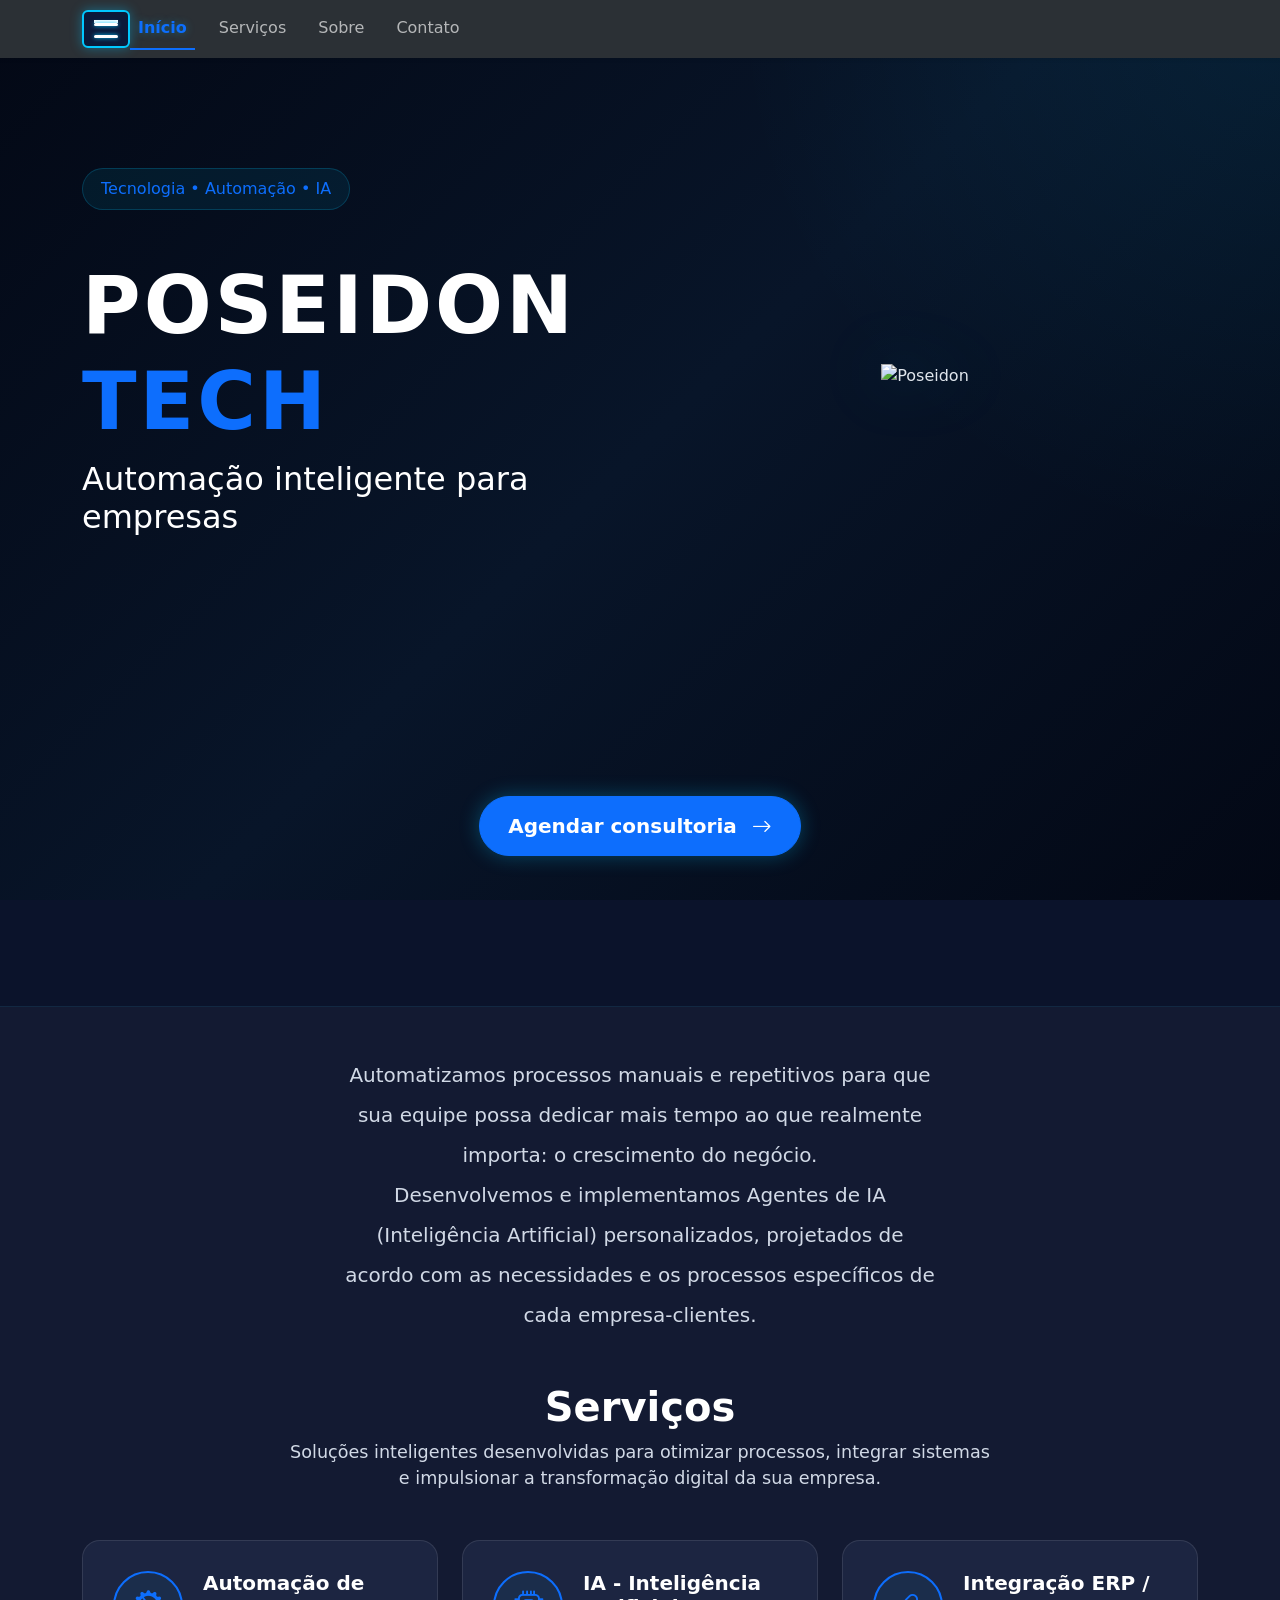
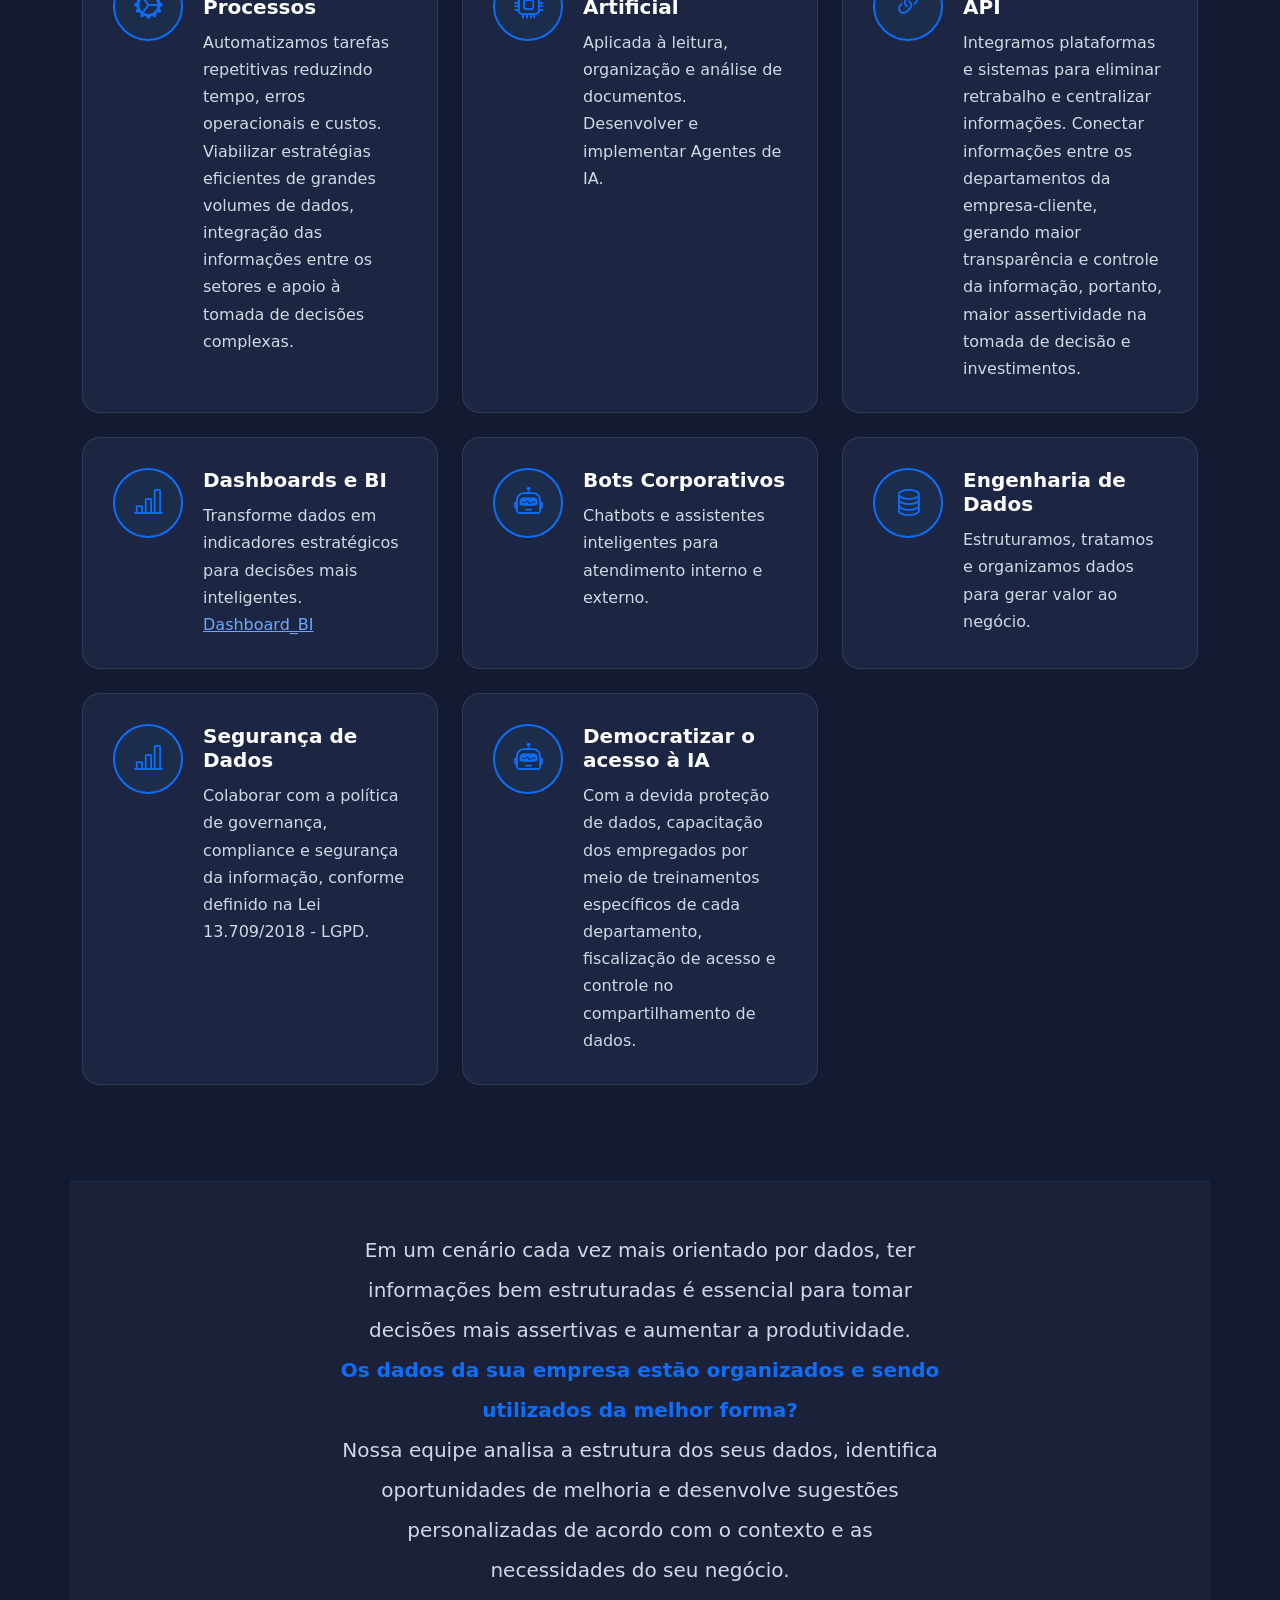
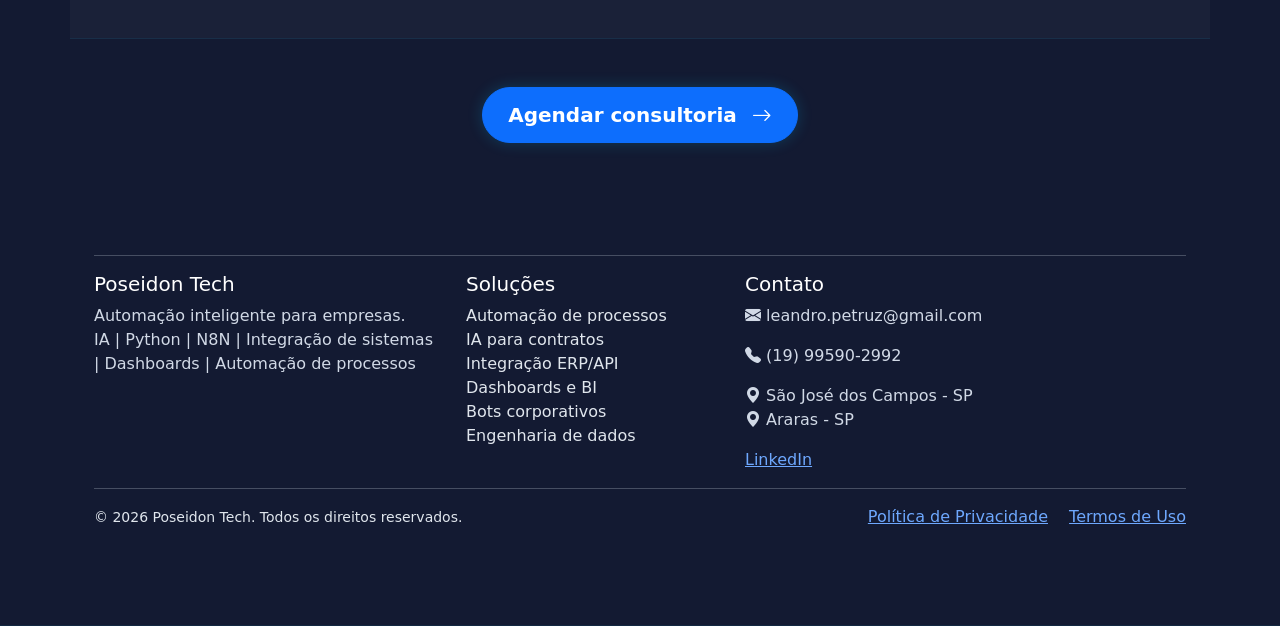
==== commit 4e82bcd4: "Forca exibicao dos 3 riscos brancos e quebra cache v2" ====
--- a/index.html
+++ b/index.html
@@ -21,7 +21,7 @@
 
 <link href="css/bootstrap_theme.css" rel="stylesheet">
 
-<link href="css/style.css" rel="stylesheet">
+<link href="css/style.css?v=2.0" rel="stylesheet">
 
 <script src="https://cdn.jsdelivr.net/npm/bootstrap@5.3.7/dist/js/bootstrap.bundle.min.js"></script>
 
--- a/css/style.css
+++ b/css/style.css
@@ -344,61 +344,71 @@
     background-color: #1c2541 !important;
     border: 1px solid rgba(255, 255, 255, 0.1) !important;
 }
-/* Barra de Navegação Fixa com Cor Firme */
-.navbar,
-.navbar.bg-body-tertiary {
-    background-color: #0b132b !important;
-}
-
-.navbar.sticky-top {
-    position: sticky;
-    top: 0;
-    z-index: 1050;
-    background-color: #0b132b !important;
-    border-bottom: 1px solid rgba(0, 200, 255, 0.15);
-    transition: transform 0.35s ease-in-out;
-}
-
-/* Esconde ao rolar para baixo */
-.navbar-hidden {
-    transform: translateY(-100%);
-}
-
-.nav-link {
-    color: #e0e6ed !important;
-}
-
-.nav-link.active, 
-.nav-link:hover {
-    color: #00b4d8 !important;
-}
-
-/* Botão sanduíche visível no celular */
+
+/* =========================================
+   BOTÃO SANDUÍCHE NO CELULAR (CSS PURO)
+   ========================================= */
+
 .navbar-toggler {
-    border: 1px solid rgba(255, 255, 255, 0.4) !important;
-    background-color: rgba(255, 255, 255, 0.05) !important;
-}
-
-.navbar-toggler:focus {
-    box-shadow: 0 0 0 0.25rem rgba(0, 200, 255, 0.25) !important;
-}
-
+    border: 2px solid #00c8ff !important;
+    background-color: #0b1a3a !important; /* Azul escuro vivo contrastante */
+    padding: 8px 10px !important;
+    display: flex !important;
+    flex-direction: column !important;
+    justify-content: center !important;
+    align-items: center !important;
+    gap: 5px !important;
+    box-shadow: 0 0 12px rgba(0, 200, 255, 0.4) !important;
+}
+
+/* Esconde o SVG padrão que o Bootstrap apaga */
 .navbar-toggler-icon {
-    filter: invert(1) grayscale(100%) brightness(200%) !important;
-}
-
-/* Fundo do menu aberto no celular */
+    background-image: none !important;
+    width: 24px !important;
+    height: 18px !important;
+    display: flex !important;
+    flex-direction: column !important;
+    justify-content: space-between !important;
+}
+
+/* Cria os 3 risquinhos 100% BRANCOS físicos */
+.navbar-toggler-icon::before,
+.navbar-toggler-icon::after {
+    content: '' !important;
+    display: block !important;
+    width: 100% !important;
+    height: 3px !important;
+    background-color: #ffffff !important;
+    border-radius: 2px !important;
+    box-shadow: 0 0 4px #00c8ff !important;
+}
+
+/* O traço do meio */
+.navbar-toggler-icon {
+    border-top: 3px solid #ffffff !important;
+    border-bottom: 0 !important;
+}
+
+/* Menu sanfona aberto no celular */
 @media (max-width: 991.98px) {
     .navbar-collapse {
-        background-color: #0b132b !important;
-        padding: 15px;
-        border-radius: 8px;
-        margin-top: 10px;
-        border: 1px solid rgba(0, 200, 255, 0.15);
+        background-color: #081124 !important;
+        border: 1px solid rgba(0, 200, 255, 0.3) !important;
+        border-radius: 10px !important;
+        padding: 15px !important;
+        margin-top: 12px !important;
+        box-shadow: 0 10px 25px rgba(0, 0, 0, 0.7) !important;
     }
-    
+
     .navbar-nav .nav-link {
         color: #ffffff !important;
-        padding: 10px 0;
+        border-bottom: 1px solid rgba(255, 255, 255, 0.08) !important;
+        padding: 12px 10px !important;
+        font-weight: 500 !important;
+    }
+
+    .navbar-nav .nav-link:hover,
+    .navbar-nav .nav-link.active {
+        color: #00c8ff !important;
     }
 }
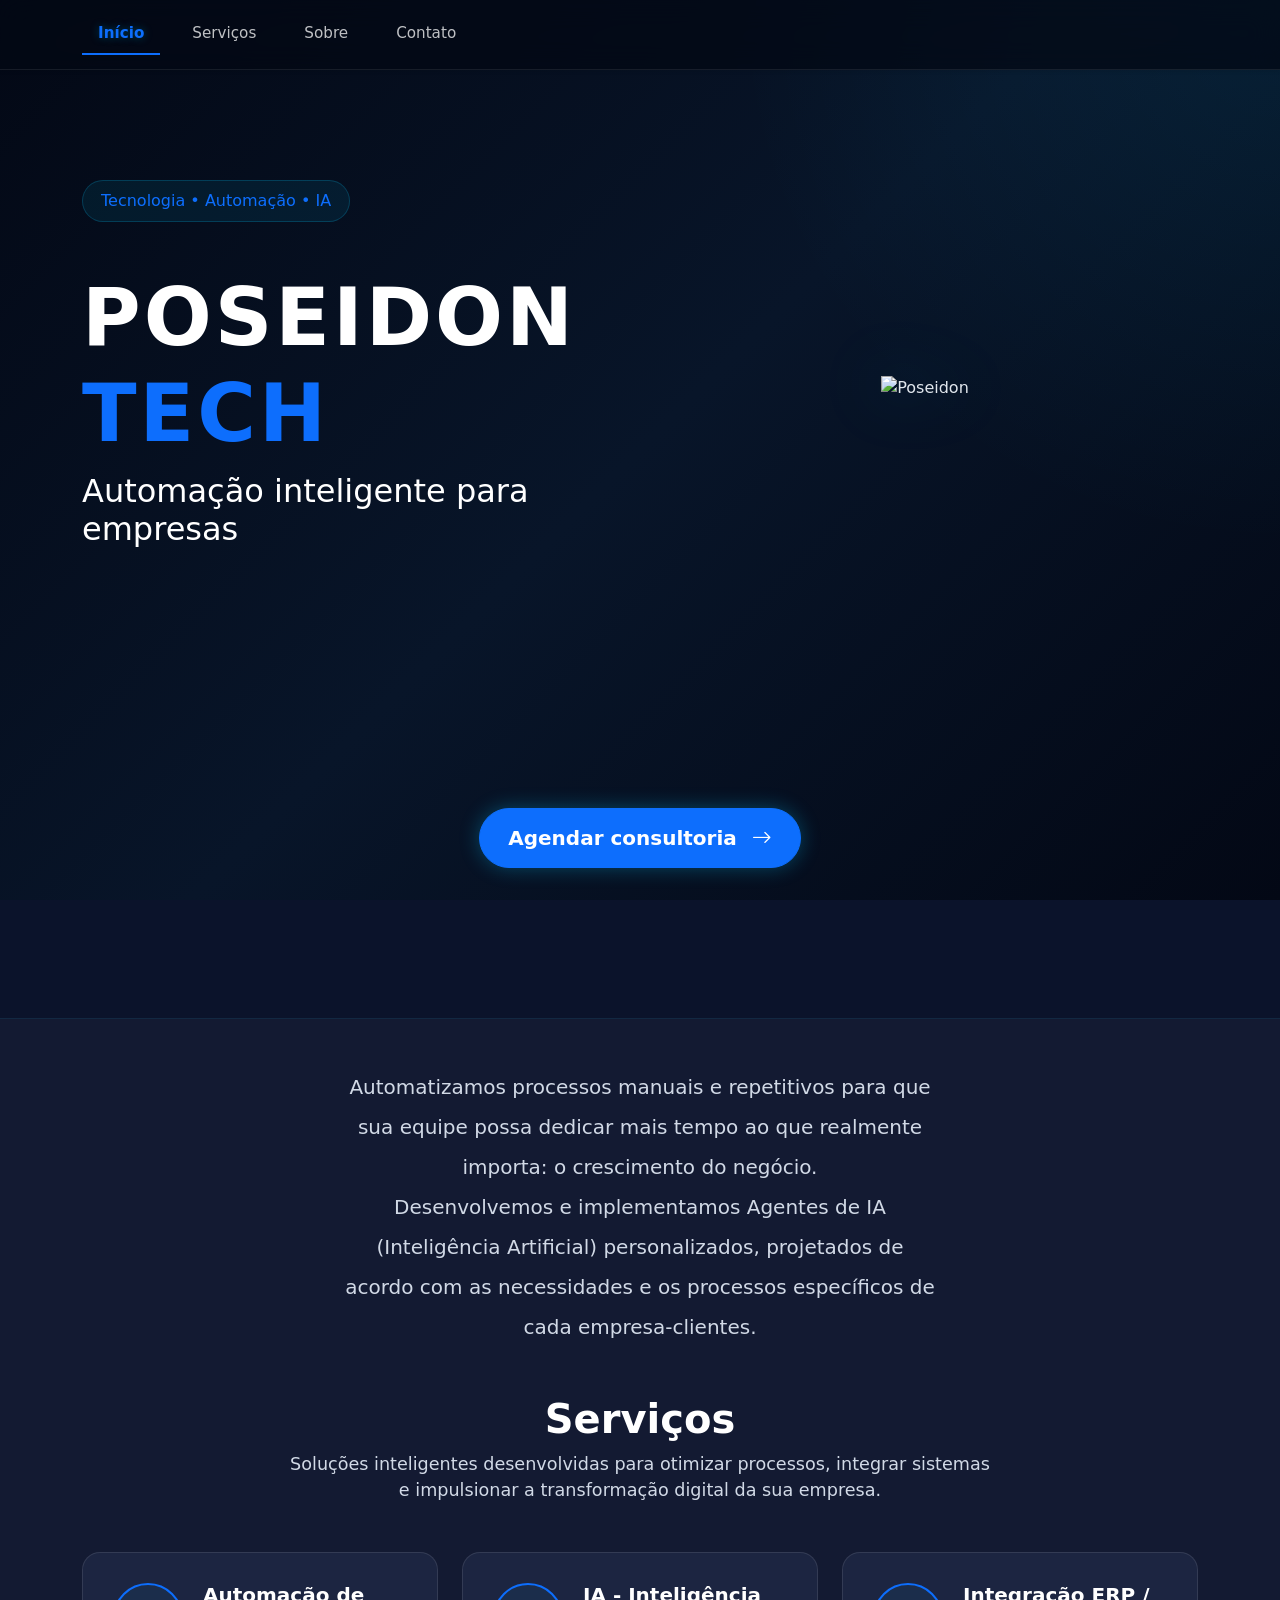
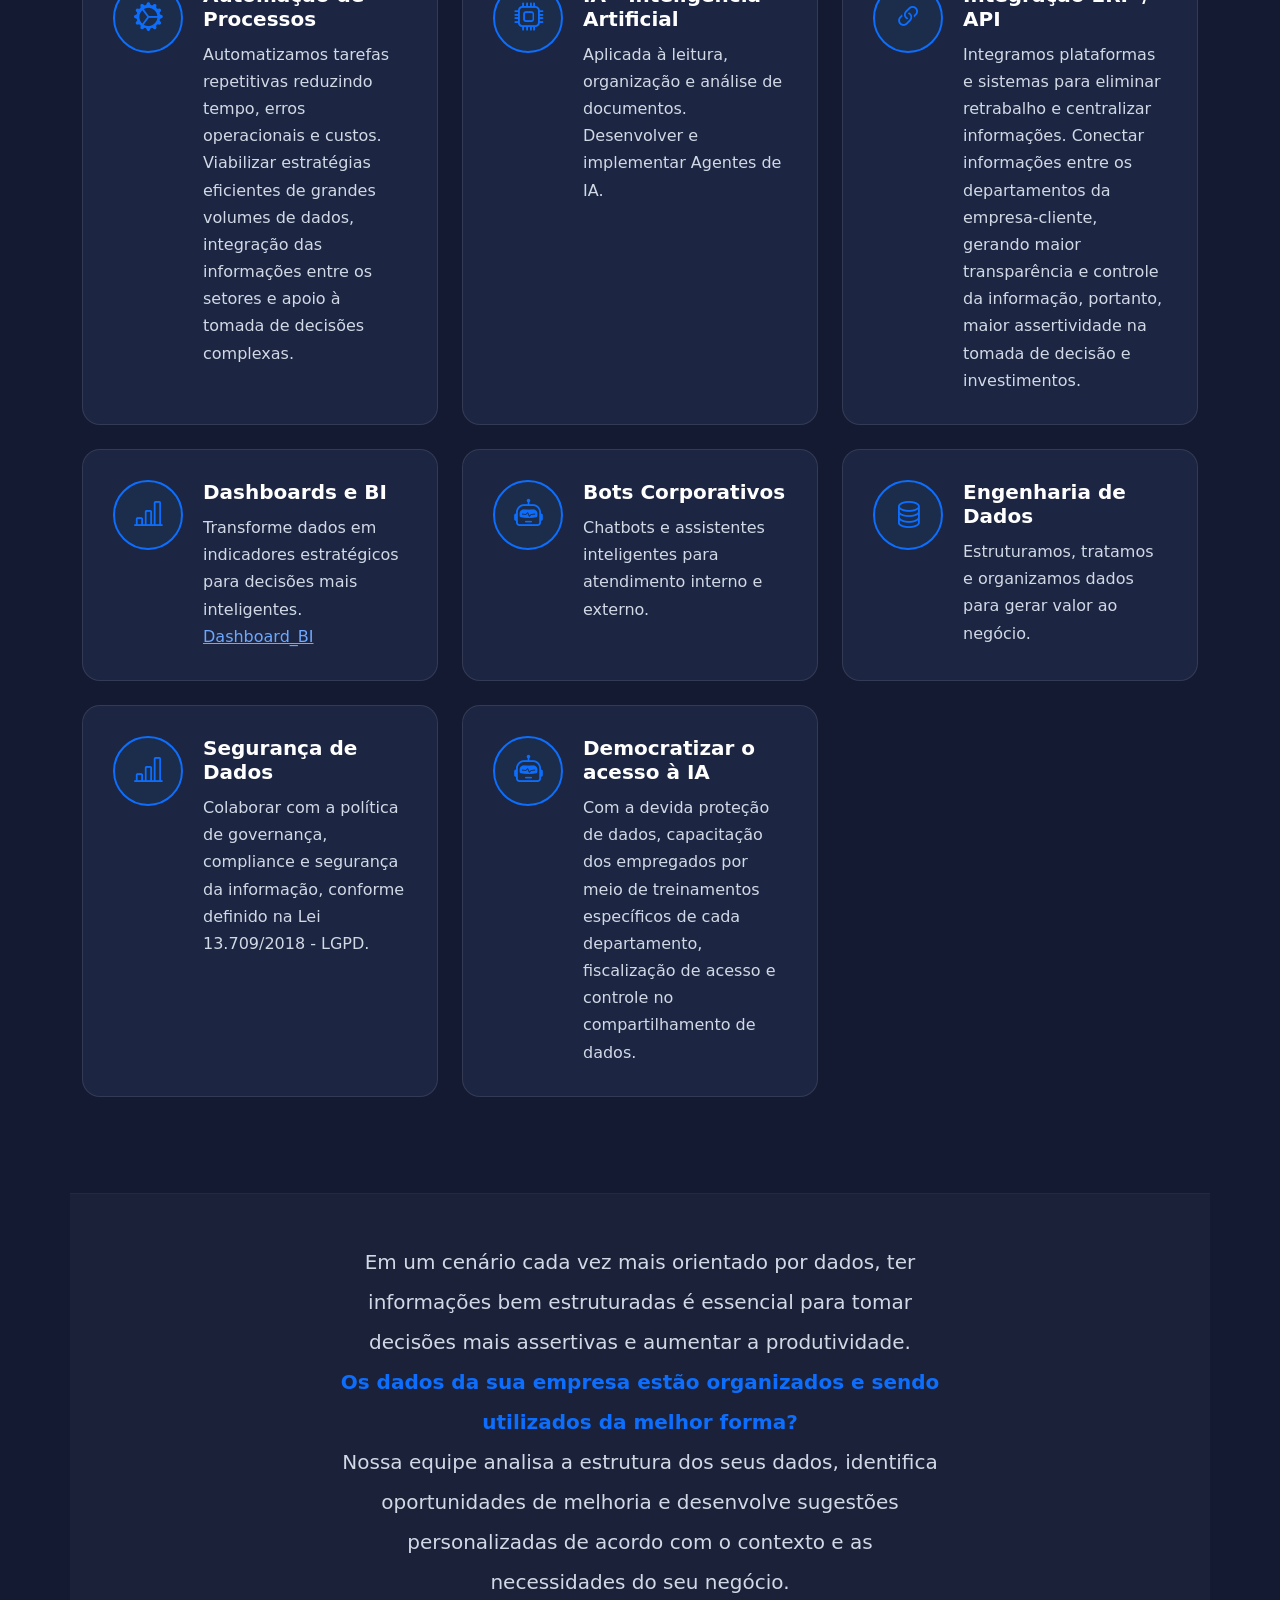
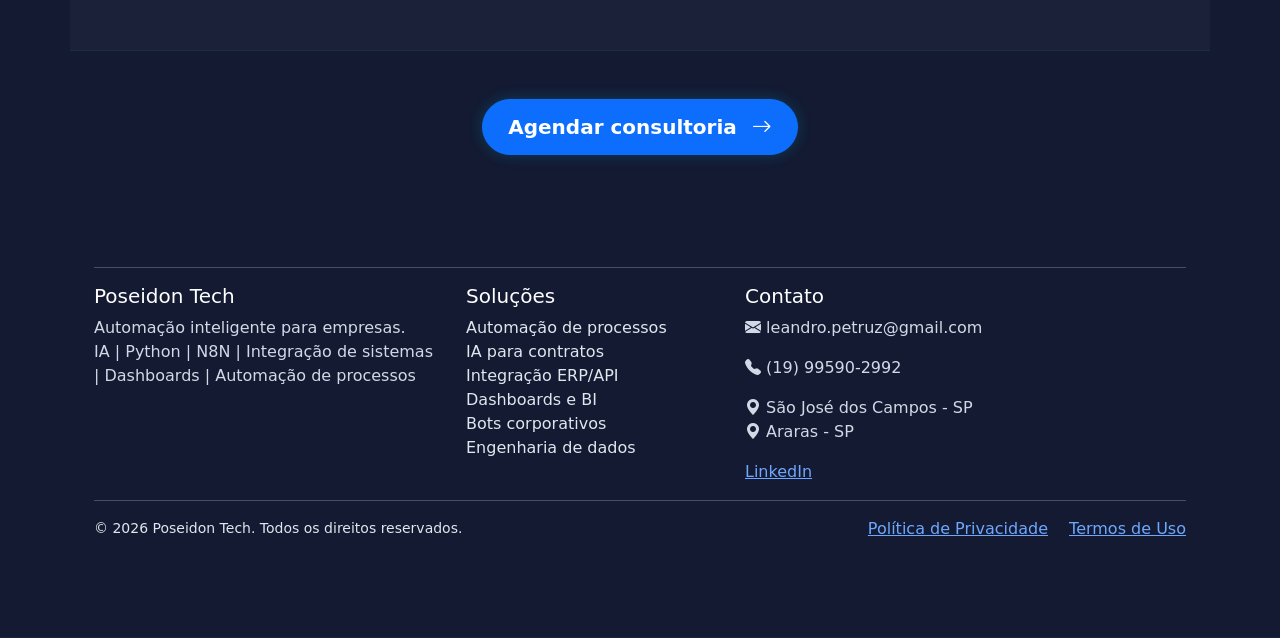
==== commit d8923535: "Forca exibicao dos 3 riscos brancos e quebra cache v2" ====
--- a/index.html
+++ b/index.html
@@ -21,7 +21,7 @@
 
 <link href="css/bootstrap_theme.css" rel="stylesheet">
 
-<link href="css/style.css?v=2.0" rel="stylesheet">
+<link href="css/style.css?v=3.0" rel="stylesheet">
 
 <script src="https://cdn.jsdelivr.net/npm/bootstrap@5.3.7/dist/js/bootstrap.bundle.min.js"></script>
 
--- a/css/style.css
+++ b/css/style.css
@@ -346,69 +346,81 @@
 }
 
 /* =========================================
-   BOTÃO SANDUÍCHE NO CELULAR (CSS PURO)
+   NAVBAR MODERNA (GLASSMORPHISM)
    ========================================= */
 
+.navbar,
+.navbar.bg-body-tertiary,
+.navbar.sticky-top {
+    position: sticky;
+    top: 0;
+    z-index: 1050;
+    /* Fundo escuro semi-transparente que revela o conteúdo passando por trás */
+    background: rgba(3, 8, 21, 0.75) !important;
+    backdrop-filter: blur(14px) !important;
+    -webkit-backdrop-filter: blur(14px) !important;
+    border-bottom: 1px solid rgba(255, 255, 255, 0.08) !important;
+    padding: 14px 0 !important;
+    transition: all 0.3s ease;
+}
+
+/* Links do menu com tipografia mais refinada */
+.nav-link {
+    color: rgba(255, 255, 255, 0.75) !important;
+    font-size: 0.95rem;
+    font-weight: 500;
+    padding: 8px 16px !important;
+    transition: color 0.2s ease, opacity 0.2s ease;
+}
+
+.nav-link:hover,
+.nav-link.active {
+    color: #ffffff !important;
+    text-shadow: 0 0 12px rgba(0, 200, 255, 0.5);
+}
+
+/* BOTÃO SANDUÍCHE SUAVE (Minimalista) */
 .navbar-toggler {
-    border: 2px solid #00c8ff !important;
-    background-color: #0b1a3a !important; /* Azul escuro vivo contrastante */
-    padding: 8px 10px !important;
-    display: flex !important;
-    flex-direction: column !important;
-    justify-content: center !important;
-    align-items: center !important;
-    gap: 5px !important;
-    box-shadow: 0 0 12px rgba(0, 200, 255, 0.4) !important;
-}
-
-/* Esconde o SVG padrão que o Bootstrap apaga */
+    border: none !important;
+    background: transparent !important;
+    padding: 8px !important;
+    outline: none !important;
+    box-shadow: none !important;
+}
+
+/* Traços finos e elegantes brancos */
 .navbar-toggler-icon {
-    background-image: none !important;
+    background-image: url("data:image/svg+xml,%3csvg xmlns='http://www.w3.org/2000/svg' viewBox='0 0 30 30'%3e%3cpath stroke='%23ffffff' stroke-linecap='round' stroke-width='2' d='M4 7h22M4 15h22M4 23h22'/%3e%3c/svg%3e") !important;
     width: 24px !important;
-    height: 18px !important;
-    display: flex !important;
-    flex-direction: column !important;
-    justify-content: space-between !important;
-}
-
-/* Cria os 3 risquinhos 100% BRANCOS físicos */
+    height: 24px !important;
+    border: none !important;
+}
+
 .navbar-toggler-icon::before,
 .navbar-toggler-icon::after {
-    content: '' !important;
-    display: block !important;
-    width: 100% !important;
-    height: 3px !important;
-    background-color: #ffffff !important;
-    border-radius: 2px !important;
-    box-shadow: 0 0 4px #00c8ff !important;
-}
-
-/* O traço do meio */
-.navbar-toggler-icon {
-    border-top: 3px solid #ffffff !important;
-    border-bottom: 0 !important;
-}
-
-/* Menu sanfona aberto no celular */
+    display: none !important;
+}
+
+/* Menu sanfona aberto no celular (efeito cartão de vidro) */
 @media (max-width: 991.98px) {
     .navbar-collapse {
-        background-color: #081124 !important;
-        border: 1px solid rgba(0, 200, 255, 0.3) !important;
-        border-radius: 10px !important;
-        padding: 15px !important;
-        margin-top: 12px !important;
-        box-shadow: 0 10px 25px rgba(0, 0, 0, 0.7) !important;
+        background: rgba(8, 17, 36, 0.92) !important;
+        backdrop-filter: blur(20px) !important;
+        -webkit-backdrop-filter: blur(20px) !important;
+        border: 1px solid rgba(255, 255, 255, 0.08);
+        border-radius: 16px;
+        padding: 16px;
+        margin-top: 14px;
+        box-shadow: 0 15px 35px rgba(0, 0, 0, 0.6);
     }
 
     .navbar-nav .nav-link {
-        color: #ffffff !important;
-        border-bottom: 1px solid rgba(255, 255, 255, 0.08) !important;
-        padding: 12px 10px !important;
-        font-weight: 500 !important;
+        color: rgba(255, 255, 255, 0.85) !important;
+        border-bottom: 1px solid rgba(255, 255, 255, 0.05);
+        padding: 12px 14px !important;
     }
 
-    .navbar-nav .nav-link:hover,
-    .navbar-nav .nav-link.active {
-        color: #00c8ff !important;
+    .navbar-nav .nav-link:last-child {
+        border-bottom: none;
     }
 }
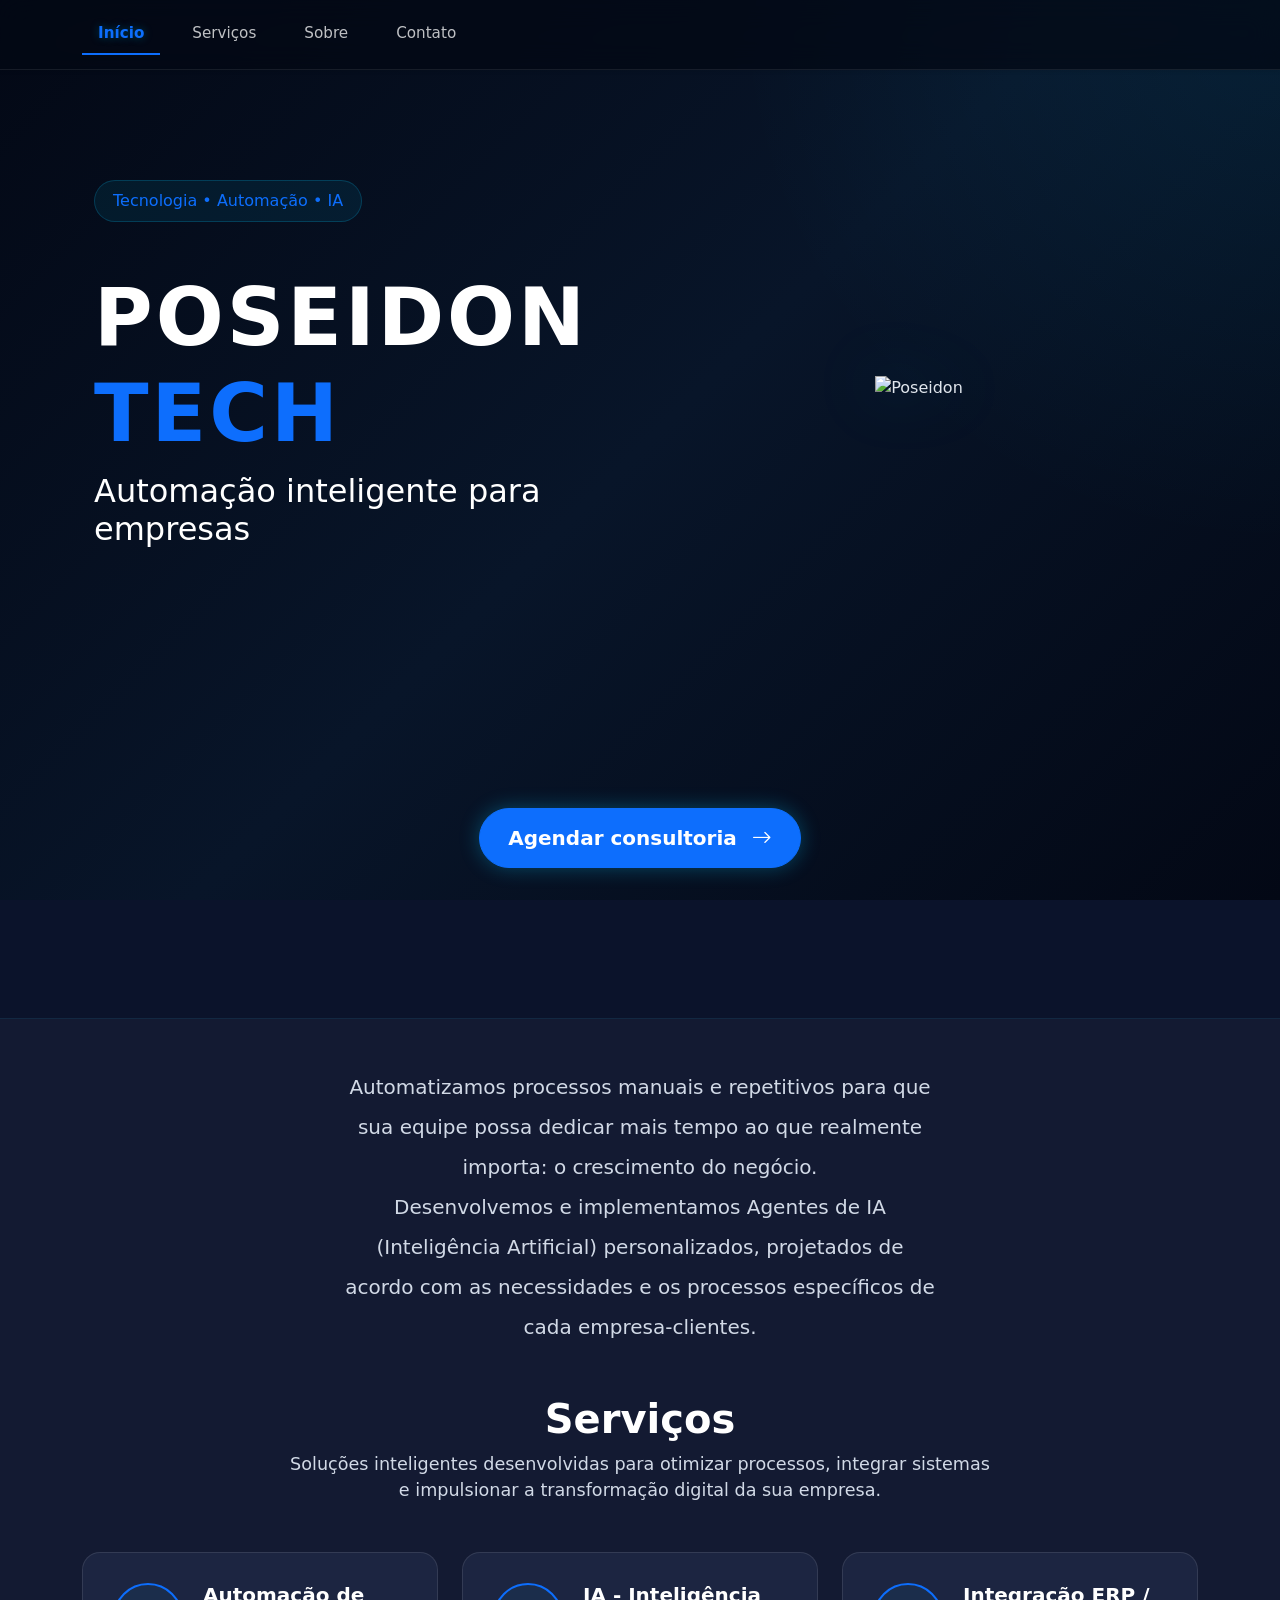
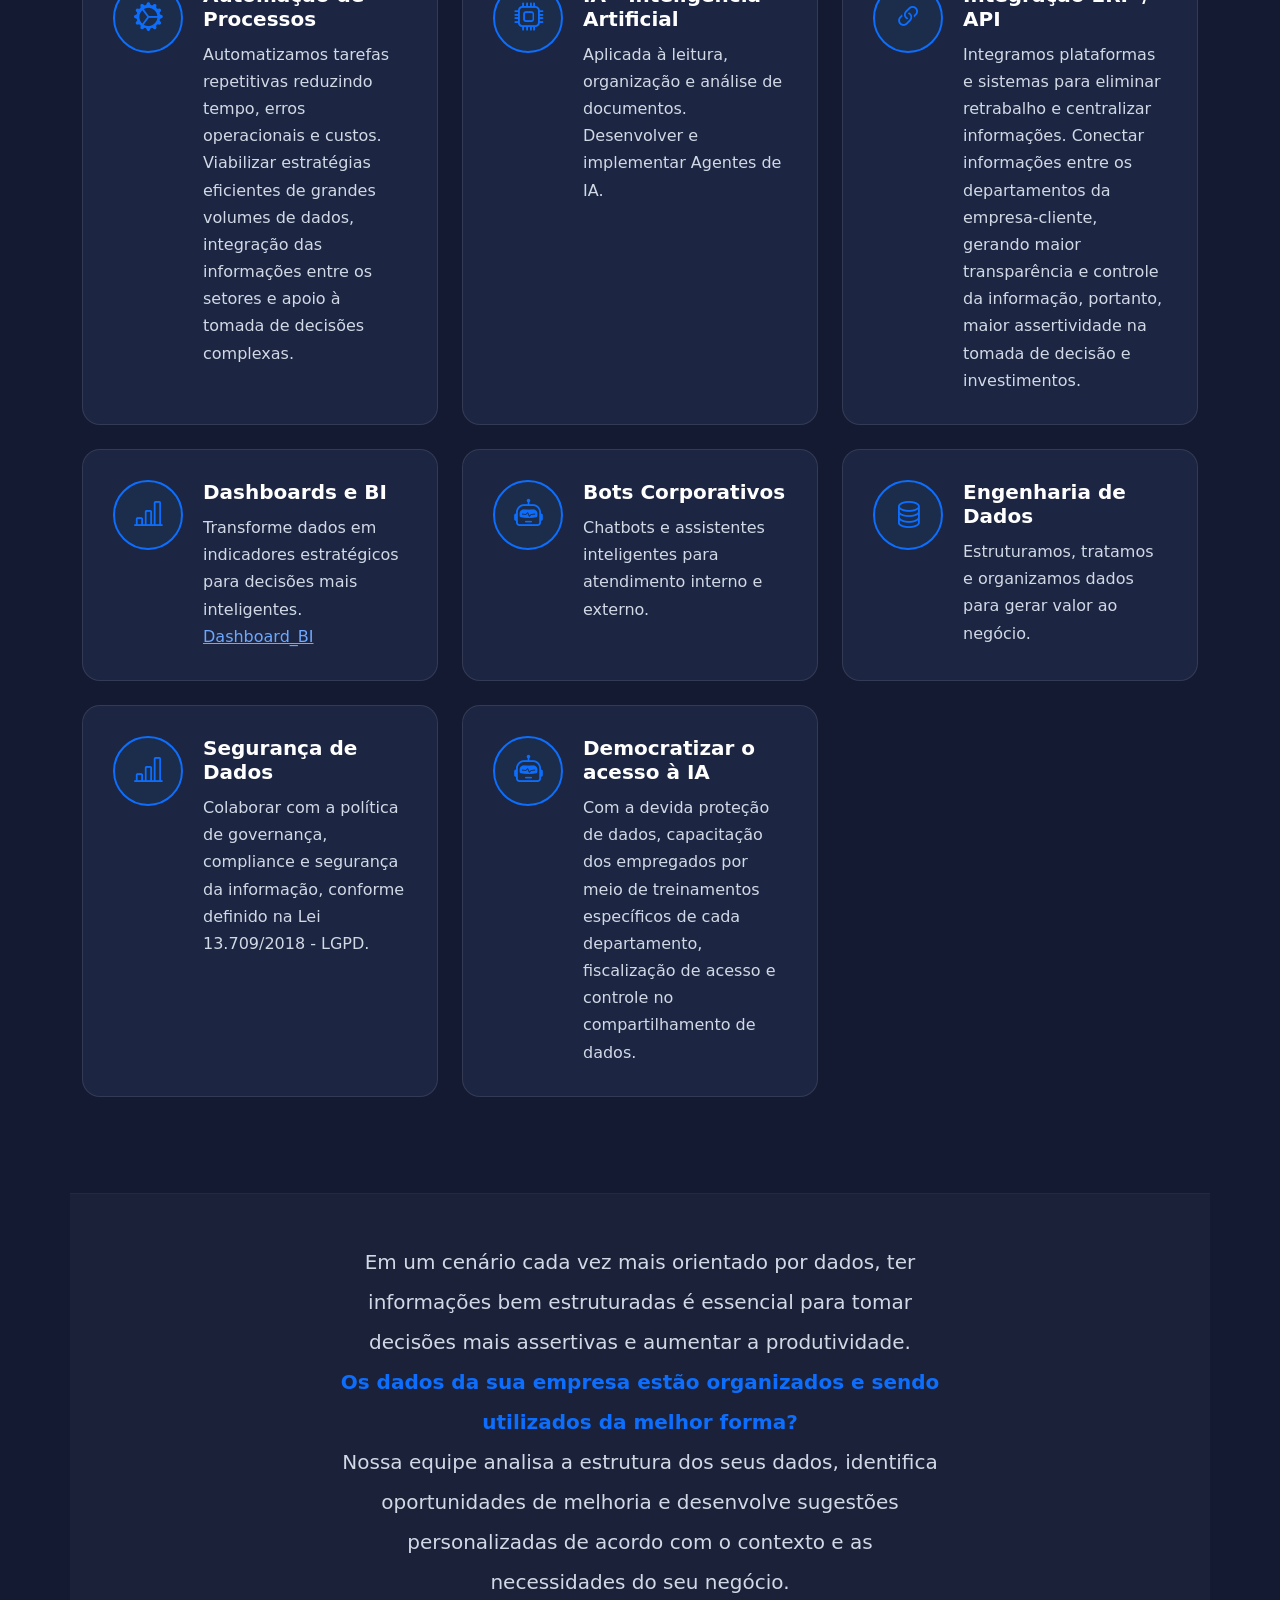
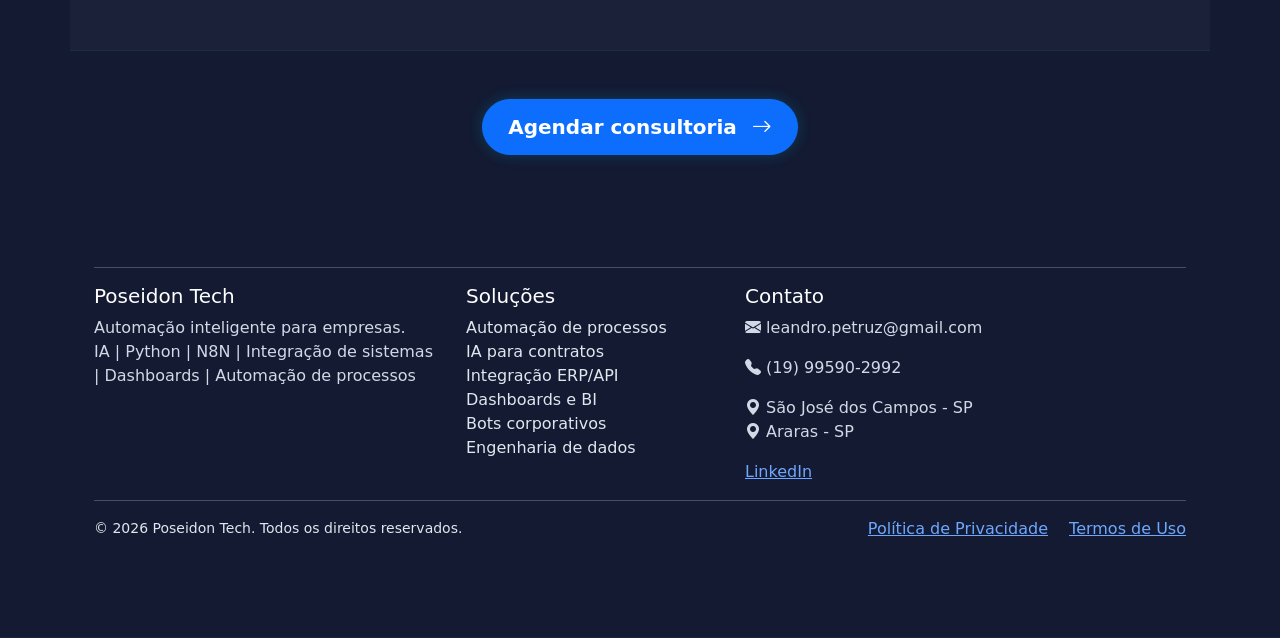
==== commit 2eb0f3bb: "codigo caindo2" ====
--- a/index.html
+++ b/index.html
@@ -85,6 +85,8 @@
 
 
 <section class="hero">
+    <canvas id="codeCanvas"></canvas>
+    <div class="container position-relative" style="z-index: 2;">
     <div class="container">
         <div class="row align-items-center min-vh-100">
 
--- a/css/style.css
+++ b/css/style.css
@@ -423,4 +423,15 @@
     .navbar-nav .nav-link:last-child {
         border-bottom: none;
     }
+}
+
+#codeCanvas {
+    position: absolute;
+    top: 0;
+    left: 0;
+    width: 100%;
+    height: 100%;
+    z-index: 1;
+    opacity: 0.15; /* Sutil para não atrapalhar a leitura dos textos */
+    pointer-events: none;
 }
